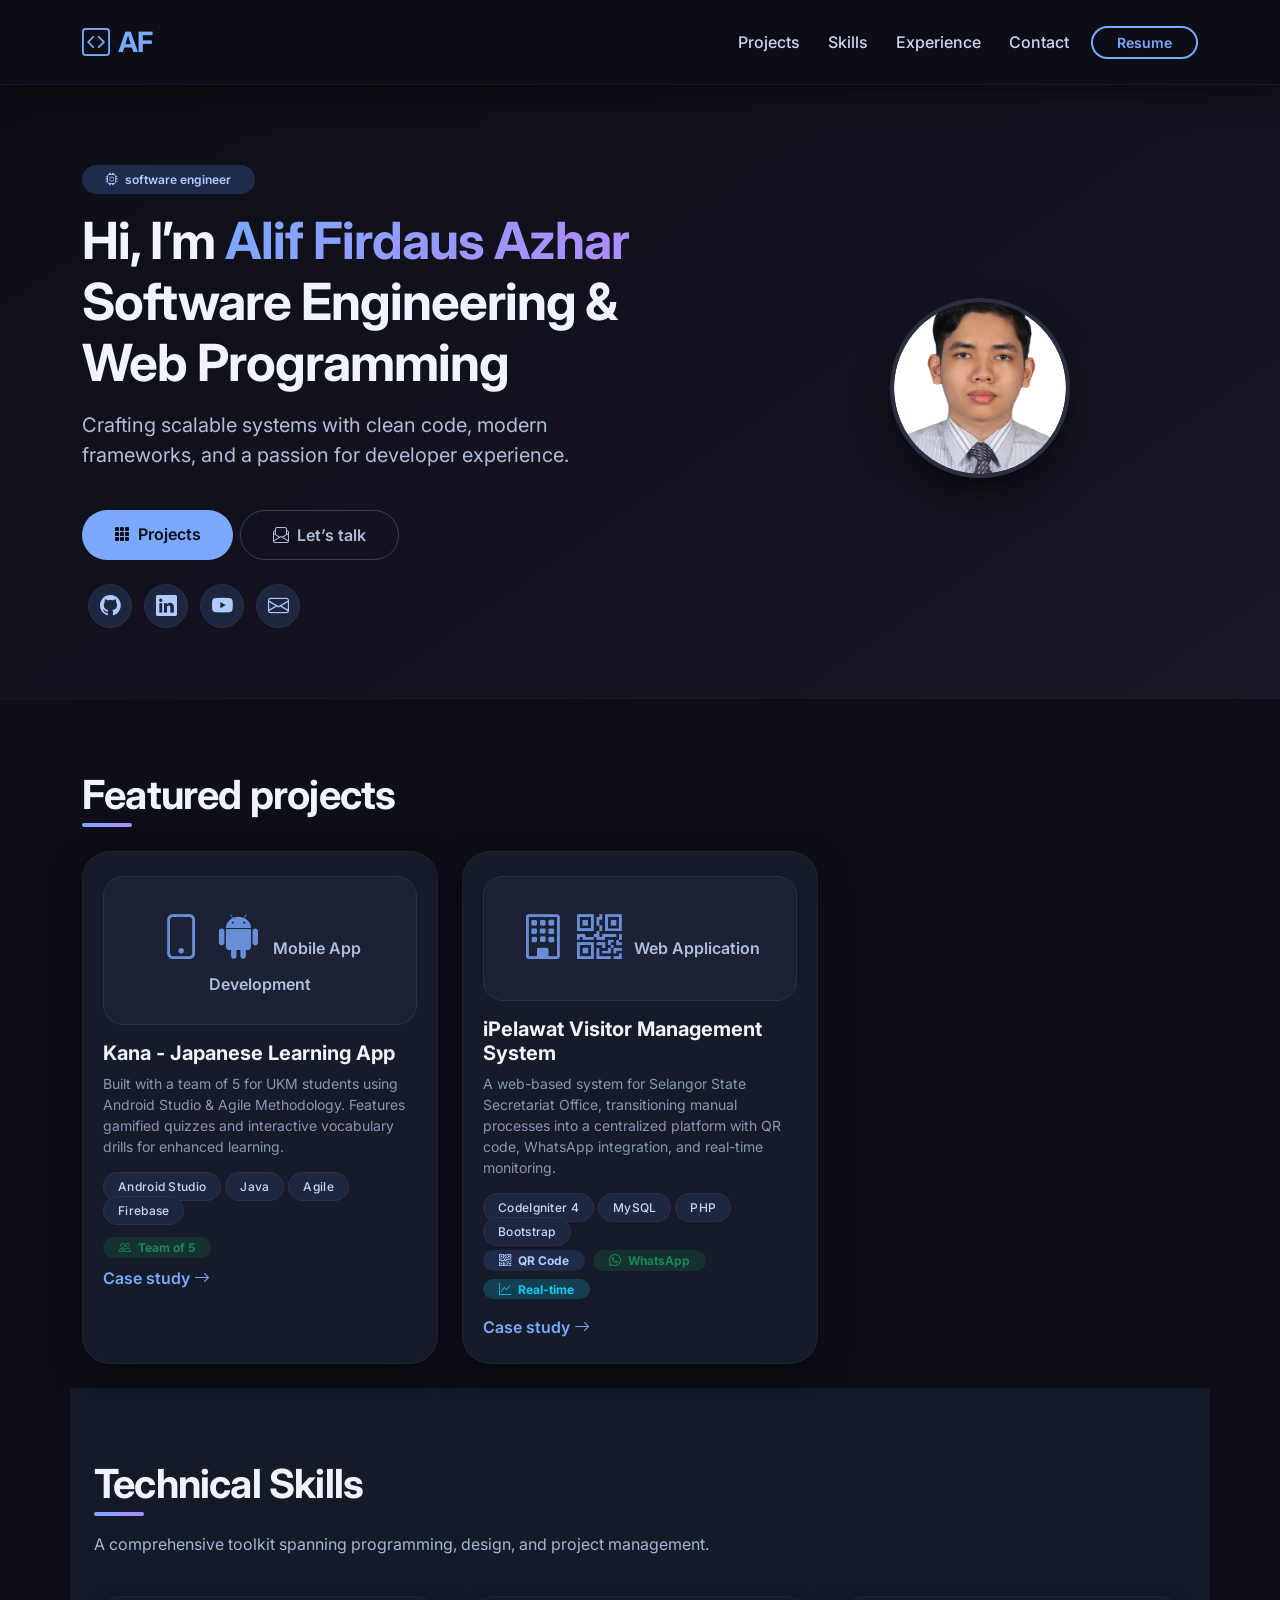
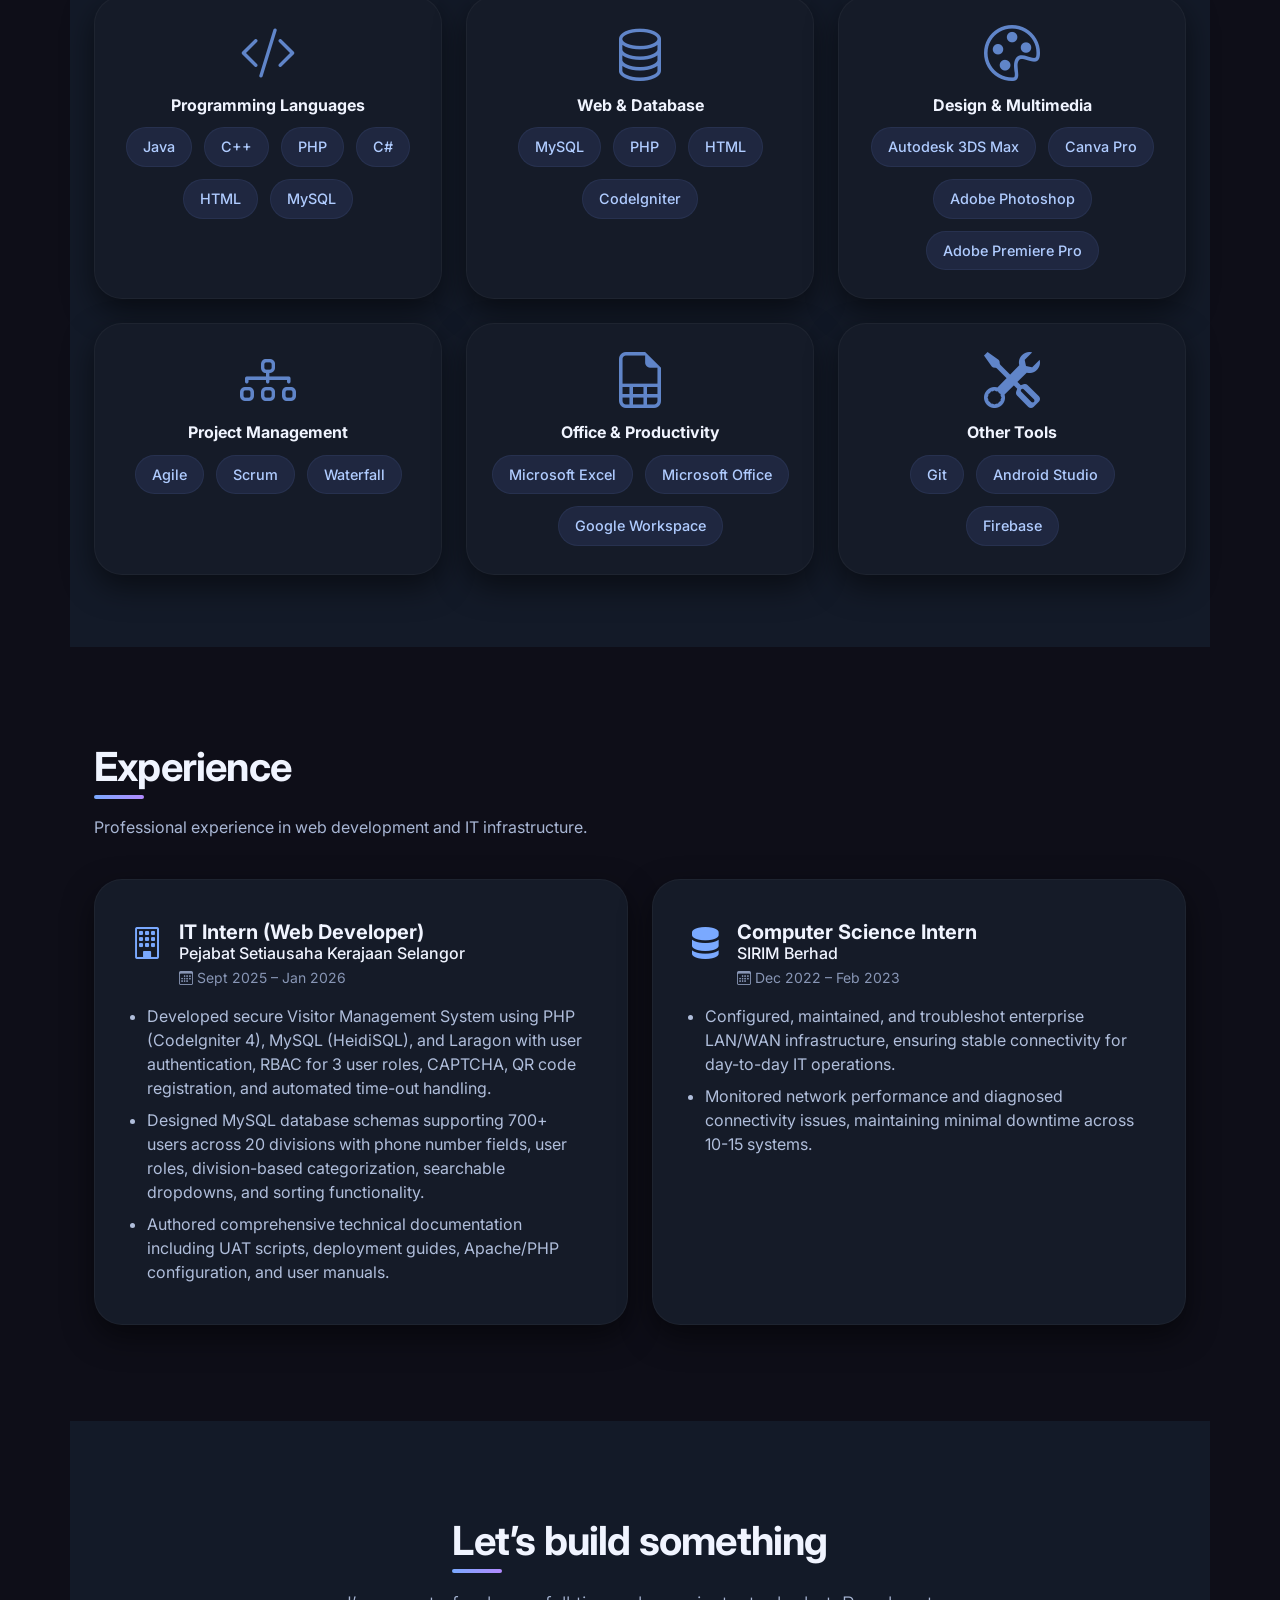
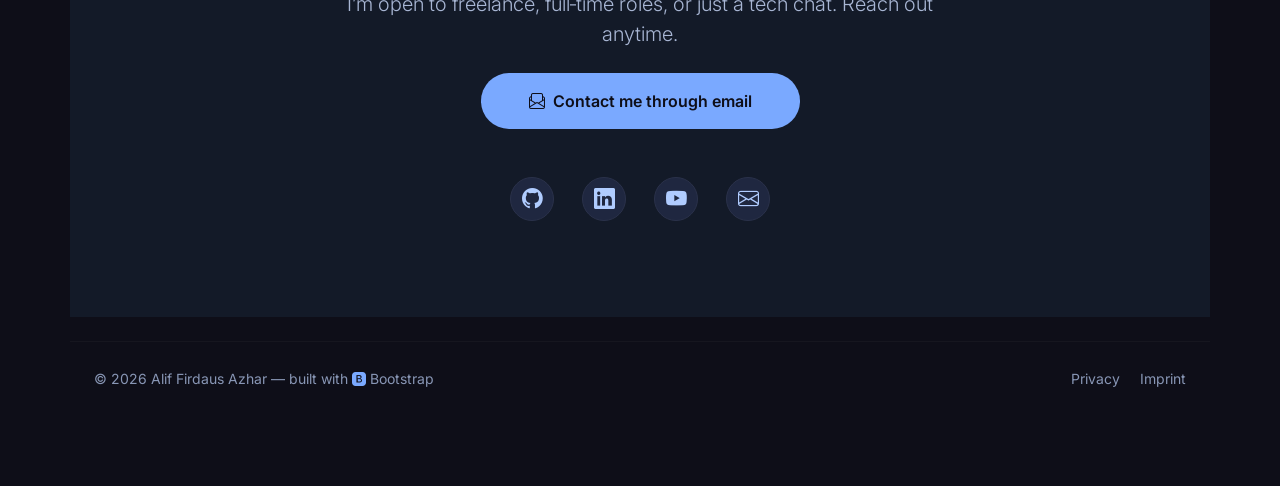
==== index.html @ 8ae5f04e "Add files via upload" ====
<!DOCTYPE html>
<html lang="en">
<head>
  <meta charset="UTF-8">
  <meta name="viewport" content="width=device-width, initial-scale=1.0">
  <title>Alif Firdaus Azhar · Software Engineer</title>
  <!-- Bootstrap 5 + Icons + Google Font -->
  <link href="https://cdn.jsdelivr.net/npm/bootstrap@5.3.0-alpha1/dist/css/bootstrap.min.css" rel="stylesheet">
  <link rel="stylesheet" href="https://cdn.jsdelivr.net/npm/bootstrap-icons@1.11.1/font/bootstrap-icons.css">
  <link rel="preconnect" href="https://fonts.googleapis.com">
  <link rel="preconnect" href="https://fonts.gstatic.com" crossorigin>
  <link href="https://fonts.googleapis.com/css2?family=Inter:opsz,wght@14..32,300;14..32,400;14..32,600;14..32,700&display=swap" rel="stylesheet">
  <style>
    /* ----- DARK THEME OVERRIDES ----- */
    * {
      margin: 0;
      padding: 0;
      box-sizing: border-box;
    }
    body {
      font-family: 'Inter', sans-serif;
      background: #0e0e18;
      color: #e8edf5;
      scroll-behavior: smooth;
    }
    /* navbar — dark glass */
    .navbar {
      background: rgba(14, 14, 24, 0.85);
      backdrop-filter: blur(14px);
      border-bottom: 1px solid rgba(255, 255, 255, 0.05);
      box-shadow: 0 8px 30px rgba(0,0,0,0.6);
    }
    .navbar-brand {
      font-weight: 700;
      letter-spacing: -0.3px;
      color: #7aa9ff !important;
    }
    .nav-link {
      font-weight: 500;
      color: #ccd6f0 !important;
      transition: 0.2s;
      margin: 0 6px;
    }
    .nav-link:hover {
      color: #7aa9ff !important;
    }
    .btn-outline-primary {
      border-width: 2px;
      font-weight: 600;
      color: #7aa9ff;
      border-color: #7aa9ff;
    }
    .btn-outline-primary:hover {
      background: #7aa9ff;
      color: #0e0e18;
      border-color: #7aa9ff;
    }
    /* hero */
    .hero {
      padding: 80px 0 70px;
      background: linear-gradient(145deg, #0e0e18 0%, #181826 100%);
      border-bottom: 1px solid rgba(255,255,255,0.03);
    }
    .hero h1 {
      font-weight: 700;
      font-size: 3.2rem;
      letter-spacing: -0.02em;
      line-height: 1.2;
      color: #f0f4ff;
    }
    .hero .highlight {
      background: linear-gradient(135deg, #7aa9ff, #b28aff);
      -webkit-background-clip: text;
      -webkit-text-fill-color: transparent;
      background-clip: text;
    }
    .hero .lead {
      color: #b0bedb;
      max-width: 540px;
      font-weight: 400;
    }
    .hero .btn-group .btn {
      border-radius: 40px;
      padding: 12px 32px;
      font-weight: 600;
    }
    .btn-primary {
      background: #7aa9ff;
      border: none;
      color: #0e0e18;
      font-weight: 600;
    }
    .btn-primary:hover {
      background: #9bbdff;
      color: #0e0e18;
    }
    .btn-outline-secondary {
      color: #b0bedb;
      border-color: #3a4055;
    }
    .btn-outline-secondary:hover {
      background: #2a2f42;
      color: #f0f4ff;
      border-color: #5a6480;
    }
    .hero-avatar {
      width: 180px;
      height: 180px;
      background: linear-gradient(145deg, #1f2438, #131724);
      border-radius: 50%;
      display: flex;
      align-items: center;
      justify-content: center;
      box-shadow: 0 20px 40px -8px rgba(0,0,0,0.8);
      border: 4px solid #2a2f42;
    }
    .hero-avatar i {
      font-size: 5.5rem;
      color: #7aa9ff;
    }
    /* section titles */
    .section-title {
      font-weight: 700;
      letter-spacing: -0.02em;
      position: relative;
      display: inline-block;
      color: #f0f4ff;
    }
    .section-title:after {
      content: '';
      position: absolute;
      bottom: -8px;
      left: 0;
      width: 50px;
      height: 4px;
      background: linear-gradient(90deg, #7aa9ff, #b28aff);
      border-radius: 10px;
    }
    .text-secondary {
      color: #a8b6d4 !important;
    }
    /* cards – dark */
    .card {
      border: 1px solid rgba(255,255,255,0.04);
      background: #151b28;
      border-radius: 28px;
      transition: 0.25s ease;
      box-shadow: 0 12px 30px rgba(0,0,0,0.5);
      padding: 24px 20px;
      height: 100%;
      color: #e8edf5;
    }
    .card:hover {
      transform: translateY(-5px);
      box-shadow: 0 24px 48px -12px rgba(0,0,0,0.8);
      border-color: rgba(122, 169, 255, 0.15);
    }
    .card h5, .card h6 {
      color: #f0f4ff;
    }
    .card .text-secondary {
      color: #b0bedb !important;
    }
    .skill-tag {
      background: #1f2740;
      color: #b0ccff;
      padding: 8px 16px;
      border-radius: 40px;
      font-weight: 500;
      font-size: 0.9rem;
      display: inline-block;
      margin: 4px 4px;
      border: 1px solid rgba(122, 169, 255, 0.08);
    }
    .project-img-placeholder {
      background: #1b2235;
      border-radius: 20px;
      padding: 28px 10px;
      text-align: center;
      color: #b0bedb;
      margin-bottom: 16px;
      border: 1px solid #2a314a;
    }
    .project-img-placeholder i {
      font-size: 2.8rem;
      color: #7aa9ff;
      opacity: 0.8;
    }
    .badge-tech {
      background: #1f2740;
      color: #c8d6f5;
      font-weight: 500;
      padding: 6px 14px;
      border-radius: 30px;
      font-size: 0.75rem;
      letter-spacing: 0.3px;
      border: 1px solid #2a314a;
    }
    .social-icon {
      display: inline-flex;
      align-items: center;
      justify-content: center;
      width: 44px;
      height: 44px;
      border-radius: 50%;
      background: #1f2740;
      color: #b0ccff;
      transition: 0.2s;
      font-size: 1.3rem;
      text-decoration: none;
      margin: 0 6px;
      border: 1px solid #2a314a;
    }
    .social-icon:hover {
      background: #7aa9ff;
      color: #0e0e18;
      transform: scale(1.02);
      border-color: #7aa9ff;
    }
    .bg-light {
      background: #111824 !important;
    }
    .bg-primary {
      background: #1a2238 !important;
    }
    .bg-opacity-25 {
      --bs-bg-opacity: 0.5;
    }
    .bg-opacity-10 {
      --bs-bg-opacity: 0.2;
    }
    .bg-primary.bg-opacity-10 {
      background: rgba(122, 169, 255, 0.08) !important;
    }
    .badge.bg-primary {
      background: #1f2b4a !important;
      color: #b0ccff !important;
    }
    footer {
      border-top: 1px solid rgba(255,255,255,0.03);
      background: #0e0e18;
    }
    .experience-item {
      border-left: 3px solid #7aa9ff;
      padding-left: 20px;
      margin-bottom: 28px;
    }
    .experience-item h6 {
      font-weight: 700;
      color: #f0f4ff;
    }
    .experience-item .company {
      color: #7aa9ff;
      font-weight: 600;
    }
    .experience-item p {
      color: #b0bedb;
    }
    .text-primary {
      color: #7aa9ff !important;
    }
    .text-primary-opacity {
      color: #b0ccff;
    }
    .btn-primary {
      background: #7aa9ff;
      border: none;
      color: #0e0e18;
    }
    .btn-primary:hover {
      background: #9bbdff;
      color: #0e0e18;
    }
    .btn-outline-primary {
      color: #7aa9ff;
      border-color: #7aa9ff;
    }
    .btn-outline-primary:hover {
      background: #7aa9ff;
      color: #0e0e18;
    }
    .bg-opacity-5 {
      --bs-bg-opacity: 0.08;
    }
    .bg-primary.bg-opacity-5 {
      background: rgba(122, 169, 255, 0.04) !important;
    }
    .text-secondary.small {
      color: #8896b5 !important;
    }
    .text-secondary a {
      color: #7aa9ff !important;
    }
    /* responsive */
    @media (max-width: 768px) {
      .hero h1 {
        font-size: 2.4rem;
      }
      .hero-avatar {
        width: 140px;
        height: 140px;
        margin: 0 auto 20px;
      }
    }
  </style>
</head>
<body>

  <!-- NAVBAR -->
  <nav class="navbar navbar-expand-lg sticky-top py-3">
    <div class="container">
      <a class="navbar-brand fs-3" href="#"><i class="bi bi-code-square me-2"></i>AF</a>
      <button class="navbar-toggler" type="button" data-bs-toggle="collapse" data-bs-target="#navbarNav" 
              aria-controls="navbarNav" aria-expanded="false" aria-label="Toggle navigation">
        <span class="navbar-toggler-icon"></span>
      </button>
      <div class="collapse navbar-collapse" id="navbarNav">
        <ul class="navbar-nav ms-auto align-items-lg-center">
          <li class="nav-item"><a class="nav-link" href="#work">Projects</a></li>
          <li class="nav-item"><a class="nav-link" href="#skills">Skills</a></li>
          <li class="nav-item"><a class="nav-link" href="#experience">Experience</a></li>
          <li class="nav-item"><a class="nav-link" href="#contact">Contact</a></li>
          <li class="nav-item ms-lg-2">
<a class="btn btn-outline-primary btn-sm rounded-pill px-4" href="docs/Alif_resume.pdf" target="_blank">Resume</a>          </li>
        </ul>
      </div>
    </div>
  </nav>

  <!-- HERO -->
  <section class="hero">
    <div class="container">
      <div class="row align-items-center g-5">
        <div class="col-lg-7">
          <span class="badge bg-primary bg-opacity-10 text-primary rounded-pill px-4 py-2 mb-3 fw-semibold" style="color:#b0ccff !important;">
            <i class="bi bi-cpu me-1"></i> software engineer
          </span>
          <h1 class="display-4 fw-bold">Hi, I’m <span class="highlight">Alif Firdaus Azhar</span><br>Software Engineering & Web Programming</h1>
          <p class="lead fs-5 mt-3" style="color:#b0bedb;">Crafting scalable systems with clean code, modern frameworks, and a passion for developer experience.</p>
          <div class="btn-group mt-4 flex-wrap gap-2">
            <a href="#work" class="btn btn-primary rounded-pill"><i class="bi bi-grid-3x3-gap-fill me-1"></i> Projects</a>
            <a href="#contact" class="btn btn-outline-secondary rounded-pill"><i class="bi bi-envelope-paper me-1"></i> Let’s talk</a>
          </div>
          <!-- social -->
          <div class="mt-4 d-flex">
            <a href="https://github.com/AlifF217" class="social-icon"><i class="bi bi-github"></i></a>
            <a href="https://www.linkedin.com/in/alif-firdaus-bin-azhar-5aa16423a/" class="social-icon"><i class="bi bi-linkedin"></i></a>
            <a href="https://www.youtube.com/@aliffirdausbinazhar2928" class="social-icon"><i class="bi bi-youtube"></i></a>
<a href="mailto:aliffirdausazhar217@gmail.com" class="social-icon"><i class="bi bi-envelope"></i></a>
          </div>
        </div>
        <div class="col-lg-5 text-center">
   <div class="hero-avatar mx-auto" style="overflow: hidden; padding: 0;">
  <img src="resource/img1_whitebg.jpg" alt="Alif Firdaus" style="width: 100%; height: 100%; object-fit: cover; border-radius: 50%;">
</div>
          <div class="mt-3 d-flex justify-content-center gap-3 flex-wrap">
            <!--<span class="badge-tech"><i class="bi bi-gear me-1"></i> 6+ years</span>
            <span class="badge-tech"><i class="bi bi-check-circle me-1"></i> 20+ shipped</span>
            <span class="badge-tech"><i class="bi bi-cloud me-1"></i> AWS certified</span>--->
          </div>
        </div>
      </div>
    </div>
  </section>

  <!-- WORK / PROJECTS -->
  <section id="work" class="py-5" style="background:#0e0e18;">
    <div class="container py-4">
      <div class="row mb-4">
        <div class="col-12">
          <h2 class="section-title fs-1">Featured projects</h2>
          <!--<p class="text-secondary mt-3">Real-world solutions built with React, Node, Go, and cloud-native tools.</p>-->
        </div>
      </div>
      <div class="row g-4">
<!-- project 1 -->
<div class="col-md-6 col-lg-4">
  <div class="card">
    <div class="project-img-placeholder">
      <i class="bi bi-phone"></i> 
      <i class="bi bi-android2 ms-2"></i>
      <span class="ms-2 fw-semibold">Mobile App Development</span>
    </div>
    <h5 class="fw-bold">Kana - Japanese Learning App</h5>
    <p class="text-secondary small">Built with a team of 5 for UKM students using Android Studio & Agile Methodology. Features gamified quizzes and interactive vocabulary drills for enhanced learning.</p>
    <div>
      <span class="badge-tech">Android Studio</span>
      <span class="badge-tech">Java</span>
      <span class="badge-tech">Agile</span>
      <span class="badge-tech">Firebase</span>
    </div>
    <div class="mt-3 d-flex flex-wrap gap-2">

      <span class="badge bg-success bg-opacity-10 text-success rounded-pill px-3 py-1">
        <i class="bi bi-people me-1"></i> Team of 5
      </span>
    </div>
    <div class="mt-2">
      <a href="#" class="text-decoration-none fw-semibold text-primary">Case study <i class="bi bi-arrow-right"></i></a>
    </div>
  </div>
</div>
       <!-- project 2 - iPelawat Visitor Management System -->
<div class="col-md-6 col-lg-4">
  <div class="card">
    <div class="project-img-placeholder">
      <i class="bi bi-building"></i> 
      <i class="bi bi-qr-code ms-2"></i>
      <span class="ms-2 fw-semibold">Web Application</span>
    </div>
    <h5 class="fw-bold">iPelawat Visitor Management System</h5>
    <p class="text-secondary small">A web-based system for Selangor State Secretariat Office, transitioning manual processes into a centralized platform with QR code, WhatsApp integration, and real-time monitoring.</p>
    <div>
      <span class="badge-tech">CodeIgniter 4</span>
      <span class="badge-tech">MySQL</span>
      <span class="badge-tech">PHP</span>
      <span class="badge-tech">Bootstrap</span>
    </div>
    <div class="mt-2 d-flex flex-wrap gap-2">
      <span class="badge bg-primary bg-opacity-10 text-primary rounded-pill px-3 py-1">
        <i class="bi bi-qr-code me-1"></i> QR Code
      </span>
      <span class="badge bg-success bg-opacity-10 text-success rounded-pill px-3 py-1">
        <i class="bi bi-whatsapp me-1"></i> WhatsApp
      </span>
      <span class="badge bg-info bg-opacity-10 text-info rounded-pill px-3 py-1">
        <i class="bi bi-graph-up me-1"></i> Real-time
      </span>
    </div>
    <div class="mt-3">
      <a href="#" class="text-decoration-none fw-semibold text-primary">Case study <i class="bi bi-arrow-right"></i></a>
    </div>
  </div>
</div>
       <!-- //project 3
        <div class="col-md-6 col-lg-4">
          <div class="card">
            <div class="project-img-placeholder">
              <i class="bi bi-boxes"></i> <span class="ms-2 fw-semibold">Microservices</span>
            </div>
            <h5 class="fw-bold">Orchestra</h5>
            <p class="text-secondary small">Kubernetes-native service mesh with observability, circuit breakers, and gRPC.</p>
            <div>
              <span class="badge-tech">K8s</span>
              <span class="badge-tech">gRPC</span>
              <span class="badge-tech">Istio</span>
            </div>
            <div class="mt-3">
              <a href="#" class="text-decoration-none fw-semibold text-primary">Source <i class="bi bi-arrow-right"></i></a>
            </div>
          </div>
        </div>
      </div>
    </div>
  </section>
-->
  <!-- SKILLS -->

 <section id="skills" class="py-5" style="background:#131a28;">
  <div class="container py-4">
    <div class="row mb-4">
      <div class="col-12">
        <h2 class="section-title fs-1">Technical Skills</h2>
        <p class="text-secondary mt-3">A comprehensive toolkit spanning programming, design, and project management.</p>
      </div>
    </div>
    <div class="row g-4">
      
      <!-- Programming Languages -->
      <div class="col-md-6 col-lg-4">
        <div class="card text-center h-100">
          <i class="bi bi-code-slash display-4 text-primary opacity-75"></i>
          <h6 class="fw-bold mt-2" style="color:#f0f4ff;">Programming Languages</h6>
          <div class="d-flex flex-wrap justify-content-center gap-1">
            <span class="skill-tag">Java</span>
            <span class="skill-tag">C++</span>
            <span class="skill-tag">PHP</span>
            <span class="skill-tag">C#</span>
            <span class="skill-tag">HTML</span>
            <span class="skill-tag">MySQL</span>
          </div>
        </div>
      </div>
      
      <!-- Web & Database -->
      <div class="col-md-6 col-lg-4">
        <div class="card text-center h-100">
          <i class="bi bi-database display-4 text-primary opacity-75"></i>
          <h6 class="fw-bold mt-2" style="color:#f0f4ff;">Web & Database</h6>
          <div class="d-flex flex-wrap justify-content-center gap-1">
            <span class="skill-tag">MySQL</span>
            <span class="skill-tag">PHP</span>
            <span class="skill-tag">HTML</span>
            <span class="skill-tag">CodeIgniter</span>
          </div>
        </div>
      </div>
      
      <!-- Design & Multimedia -->
      <div class="col-md-6 col-lg-4">
        <div class="card text-center h-100">
          <i class="bi bi-palette display-4 text-primary opacity-75"></i>
          <h6 class="fw-bold mt-2" style="color:#f0f4ff;">Design & Multimedia</h6>
          <div class="d-flex flex-wrap justify-content-center gap-1">
            <span class="skill-tag">Autodesk 3DS Max</span>
            <span class="skill-tag">Canva Pro</span>
            <span class="skill-tag">Adobe Photoshop</span>
            <span class="skill-tag">Adobe Premiere Pro</span>
          </div>
        </div>
      </div>
      
      <!-- Project Management -->
      <div class="col-md-6 col-lg-4">
        <div class="card text-center h-100">
          <i class="bi bi-diagram-3 display-4 text-primary opacity-75"></i>
          <h6 class="fw-bold mt-2" style="color:#f0f4ff;">Project Management</h6>
          <div class="d-flex flex-wrap justify-content-center gap-1">
            <span class="skill-tag">Agile</span>
            <span class="skill-tag">Scrum</span>
            <span class="skill-tag">Waterfall</span>
          </div>
        </div>
      </div>
      
      <!-- Office Tools -->
      <div class="col-md-6 col-lg-4">
        <div class="card text-center h-100">
          <i class="bi bi-file-earmark-spreadsheet display-4 text-primary opacity-75"></i>
          <h6 class="fw-bold mt-2" style="color:#f0f4ff;">Office & Productivity</h6>
          <div class="d-flex flex-wrap justify-content-center gap-1">
            <span class="skill-tag">Microsoft Excel</span>
            <span class="skill-tag">Microsoft Office</span>
            <span class="skill-tag">Google Workspace</span>
          </div>
        </div>
      </div>
      
      <!-- Additional Skills -->
      <div class="col-md-6 col-lg-4">
        <div class="card text-center h-100">
          <i class="bi bi-tools display-4 text-primary opacity-75"></i>
          <h6 class="fw-bold mt-2" style="color:#f0f4ff;">Other Tools</h6>
          <div class="d-flex flex-wrap justify-content-center gap-1">
            <span class="skill-tag">Git</span>
            <span class="skill-tag">Android Studio</span>
            <span class="skill-tag">Firebase</span>
          </div>
        </div>
      </div>
      
    </div>
  </div>
</section>

<!-- EXPERIENCE - Single Card Per Role -->
<section id="experience" class="py-5" style="background:#0e0e18;">
  <div class="container py-4">
    <div class="row mb-4">
      <div class="col-12">
        <h2 class="section-title fs-1">Experience</h2>
        <p class="text-secondary mt-3">Professional experience in web development and IT infrastructure.</p>
      </div>
    </div>
    <div class="row g-4">
      
      <!-- IT Intern - Selangor State Secretariat -->
      <div class="col-lg-6">
        <div class="card h-100">
          <div class="card-body">
            <div class="d-flex align-items-start mb-3">
              <div class="me-3">
                <i class="bi bi-building text-primary fs-2"></i>
              </div>
              <div>
                <h5 class="fw-bold mb-0" style="color:#f0f4ff;">IT Intern (Web Developer)</h5>
                <h6 class="company mb-1">Pejabat Setiausaha Kerajaan Selangor</h6>
                <div class="text-secondary small"><i class="bi bi-calendar3 me-1"></i>Sept 2025 – Jan 2026</div>
              </div>
            </div>
            <ul class="mb-0 ps-3" style="color: #b0bedb;">
              <li class="mb-2">Developed secure Visitor Management System using PHP (CodeIgniter 4), MySQL (HeidiSQL), and Laragon with user authentication, RBAC for 3 user roles, CAPTCHA, QR code registration, and automated time-out handling.</li>
              <li class="mb-2">Designed MySQL database schemas supporting 700+ users across 20 divisions with phone number fields, user roles, division-based categorization, searchable dropdowns, and sorting functionality.</li>
              <li>Authored comprehensive technical documentation including UAT scripts, deployment guides, Apache/PHP configuration, and user manuals.</li>
            </ul>
          </div>
        </div>
      </div>
      
      <!-- Computer Science Intern - SIRIM Berhad -->
      <div class="col-lg-6">
        <div class="card h-100">
          <div class="card-body">
            <div class="d-flex align-items-start mb-3">
              <div class="me-3">
                <i class="bi bi-server text-primary fs-2"></i>
              </div>
              <div>
                <h5 class="fw-bold mb-0" style="color:#f0f4ff;">Computer Science Intern</h5>
                <h6 class="company mb-1">SIRIM Berhad</h6>
                <div class="text-secondary small"><i class="bi bi-calendar3 me-1"></i>Dec 2022 – Feb 2023</div>
              </div>
            </div>
            <ul class="mb-0 ps-3" style="color: #b0bedb;">
              <li class="mb-2">Configured, maintained, and troubleshot enterprise LAN/WAN infrastructure, ensuring stable connectivity for day-to-day IT operations.</li>
              <li>Monitored network performance and diagnosed connectivity issues, maintaining minimal downtime across 10-15 systems.</li>
            </ul>
          </div>
        </div>
      </div>
      
    </div>
  </div>
</section>
  <!-- CONTACT / CALL TO ACTION -->
  <section id="contact" class="py-5" style="background:#131a28;">
    <div class="container py-5">
      <div class="row justify-content-center text-center">
        <div class="col-lg-7">
          <h2 class="section-title fs-1">Let’s build something</h2>
          <p class="lead text-secondary mt-3">I’m open to freelance, full‑time roles, or just a tech chat. Reach out anytime.</p>
          <div class="d-flex flex-wrap justify-content-center gap-3 mt-4">
            <a href="mailto:aliffirdausazhar217@gmail.com" class="btn btn-primary rounded-pill px-5 py-3 fw-semibold"><i class="bi bi-envelope-paper me-2"></i>Contact me through email</a>
          </div>
          <div class="mt-5 d-flex justify-content-center gap-3">
            <a href="https://github.com/AlifF217" class="social-icon"><i class="bi bi-github"></i></a>
            <a href="https://www.linkedin.com/in/alif-firdaus-bin-azhar-5aa16423a/" class="social-icon"><i class="bi bi-linkedin"></i></a>
            <a href="https://www.youtube.com/@aliffirdausbinazhar2928" class="social-icon"><i class="bi bi-youtube"></i></a>
            <a href="mailto:aliffirdausazhar217@gmail.com" class="social-icon"><i class="bi bi-envelope"></i></a>
          </div>
        </div>
      </div>
    </div>
  </section>

  <!-- FOOTER -->
  <footer class="py-4">
    <div class="container">
      <div class="row align-items-center">
        <div class="col-md-6 text-center text-md-start">
          <span class="text-secondary small">© 2026 Alif Firdaus Azhar — built with <i class="bi bi-bootstrap-fill" style="color:#7aa9ff;"></i> Bootstrap</span>
        </div>
        <div class="col-md-6 text-center text-md-end mt-2 mt-md-0">
          <a href="#" class="text-decoration-none text-secondary small me-3" style="color:#8896b5 !important;">Privacy</a>
          <a href="#" class="text-decoration-none text-secondary small" style="color:#8896b5 !important;">Imprint</a>
        </div>
      </div>
    </div>
  </footer>

  <script src="https://cdn.jsdelivr.net/npm/bootstrap@5.3.0-alpha1/dist/js/bootstrap.bundle.min.js"></script>
</body>
</html>
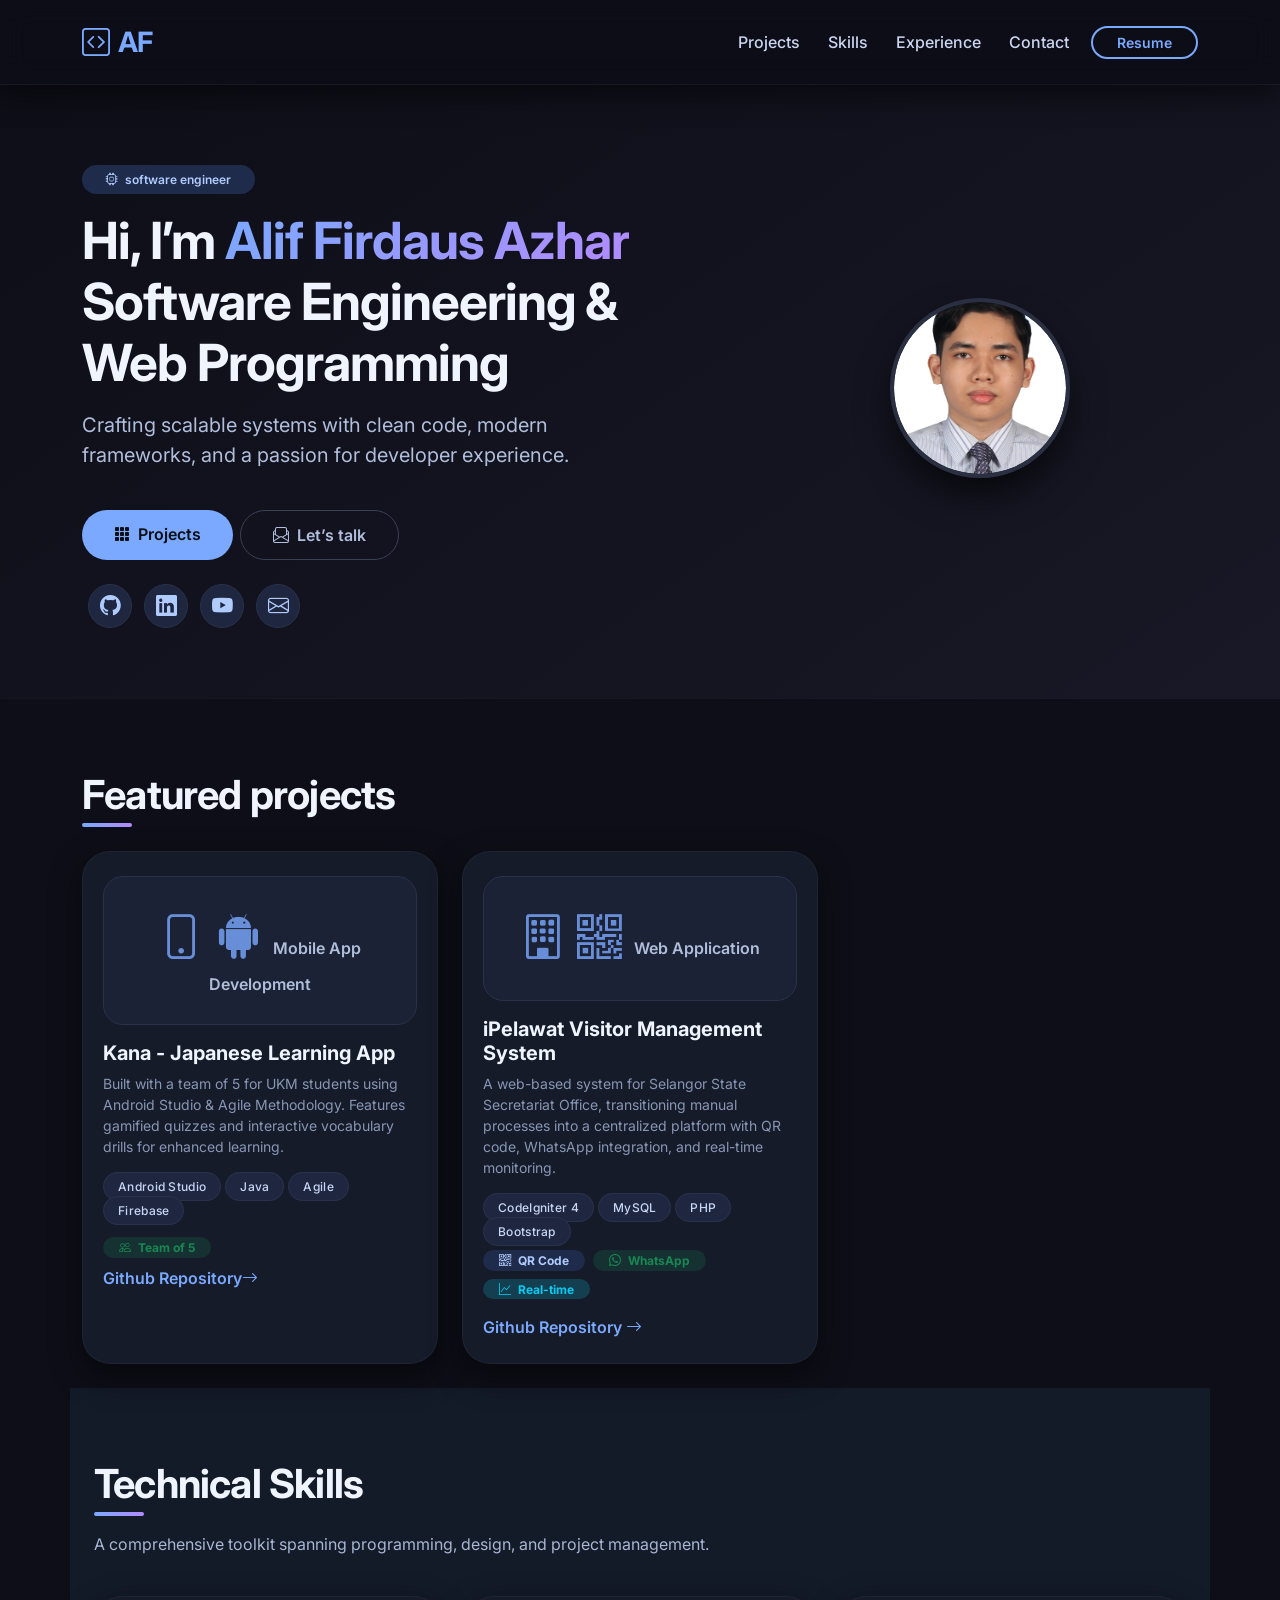
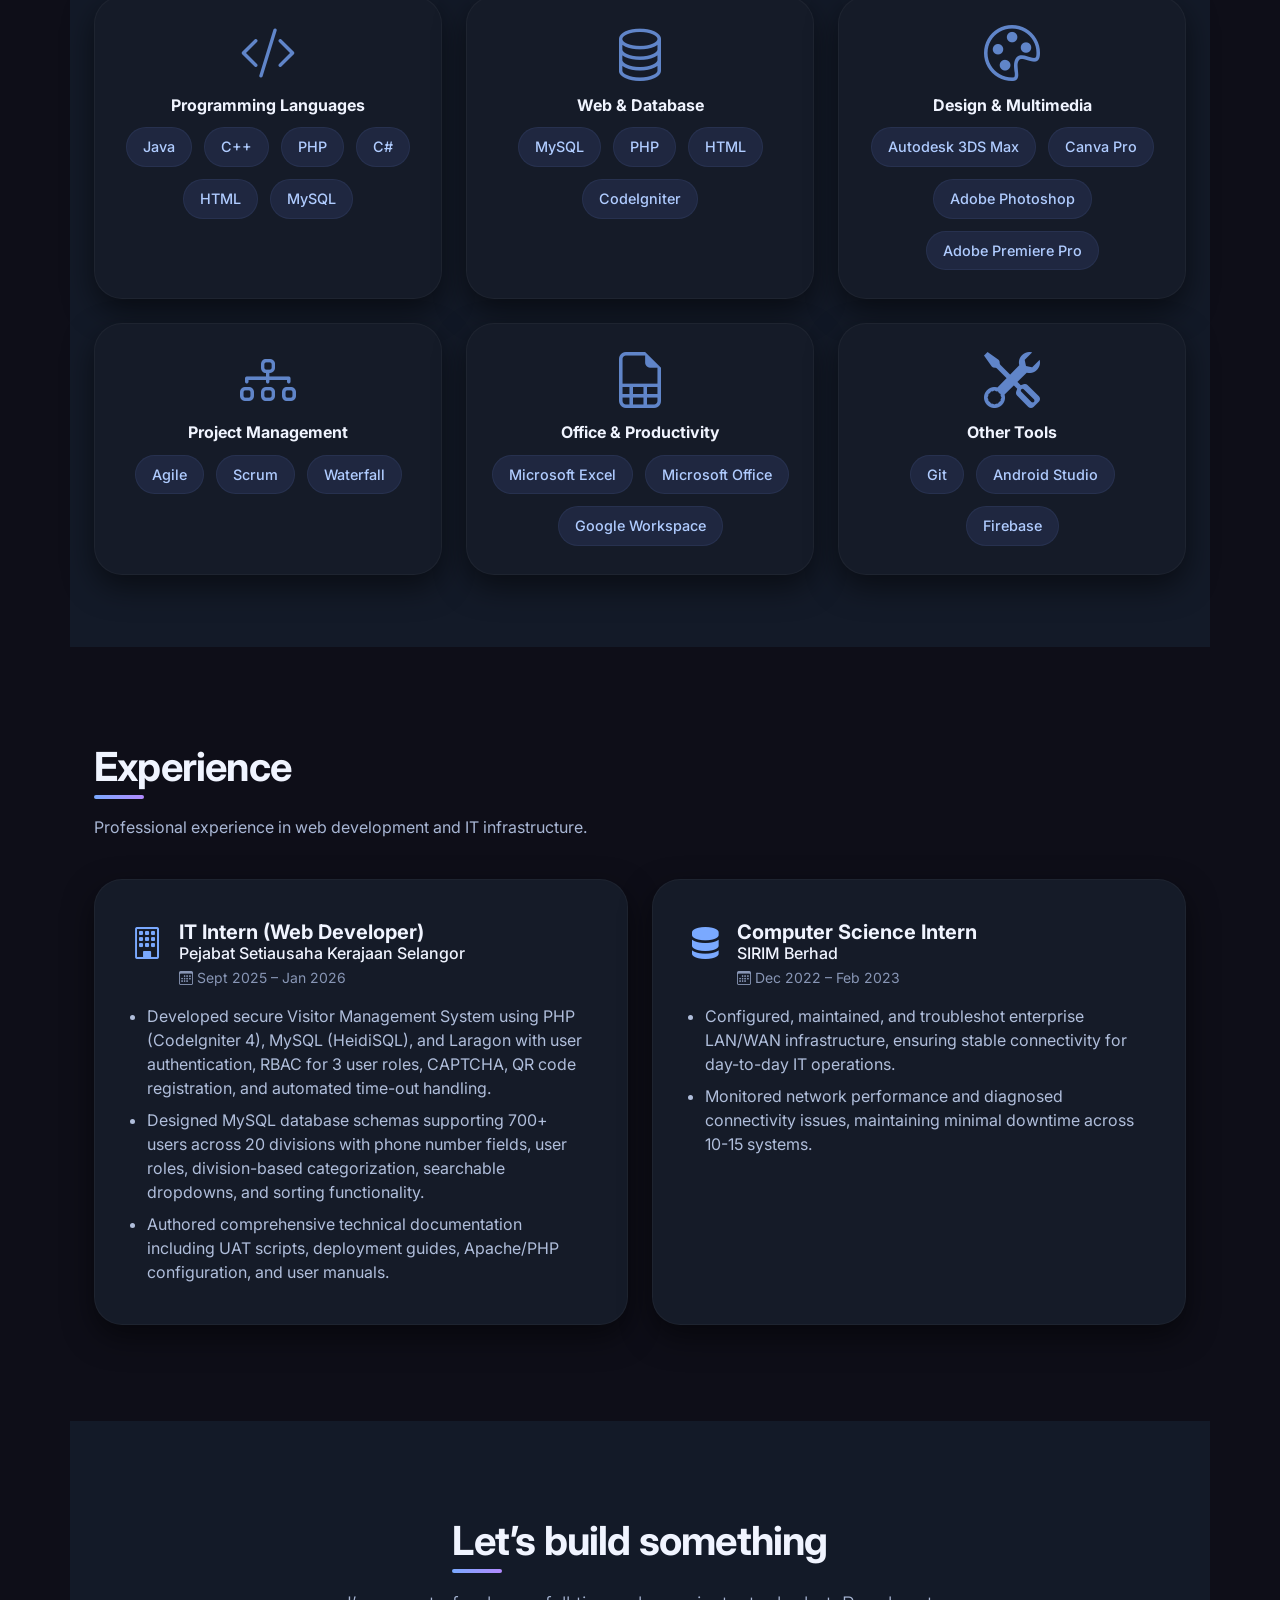
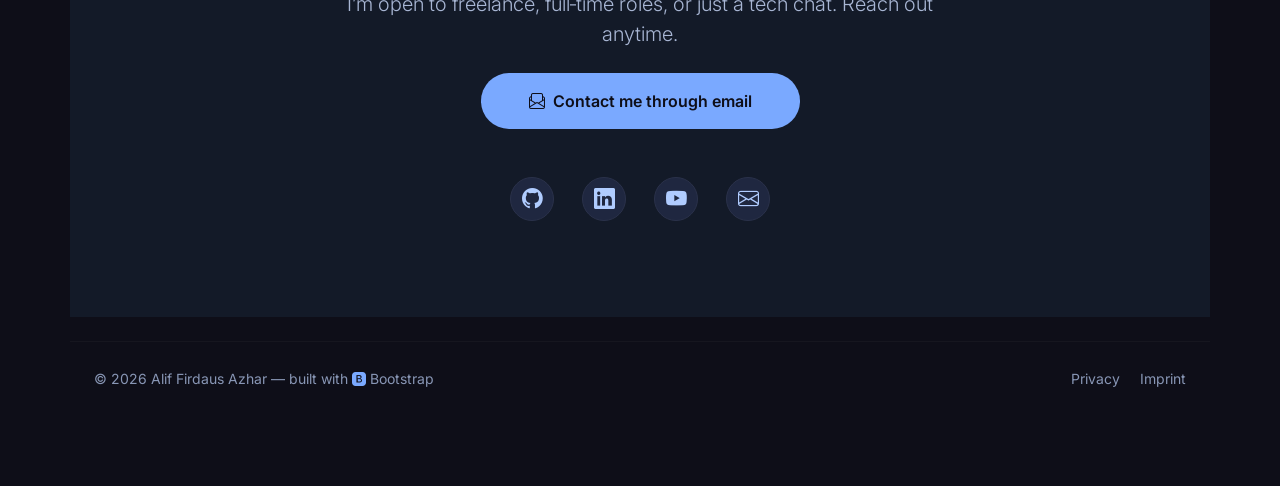
==== commit a5dbb0ad: "Add files via upload" ====
--- a/index.html
+++ b/index.html
@@ -396,7 +396,7 @@
       </span>
     </div>
     <div class="mt-2">
-      <a href="#" class="text-decoration-none fw-semibold text-primary">Case study <i class="bi bi-arrow-right"></i></a>
+      <a href="https://github.com/AlifF217/kana/tree/master" class="text-decoration-none fw-semibold text-primary">Github Repository<i class="bi bi-arrow-right"></i></a>
     </div>
   </div>
 </div>
@@ -428,7 +428,7 @@
       </span>
     </div>
     <div class="mt-3">
-      <a href="#" class="text-decoration-none fw-semibold text-primary">Case study <i class="bi bi-arrow-right"></i></a>
+      <a href="https://github.com/AlifF217/ipelawat" class="text-decoration-none fw-semibold text-primary">Github Repository <i class="bi bi-arrow-right"></i></a>
     </div>
   </div>
 </div>
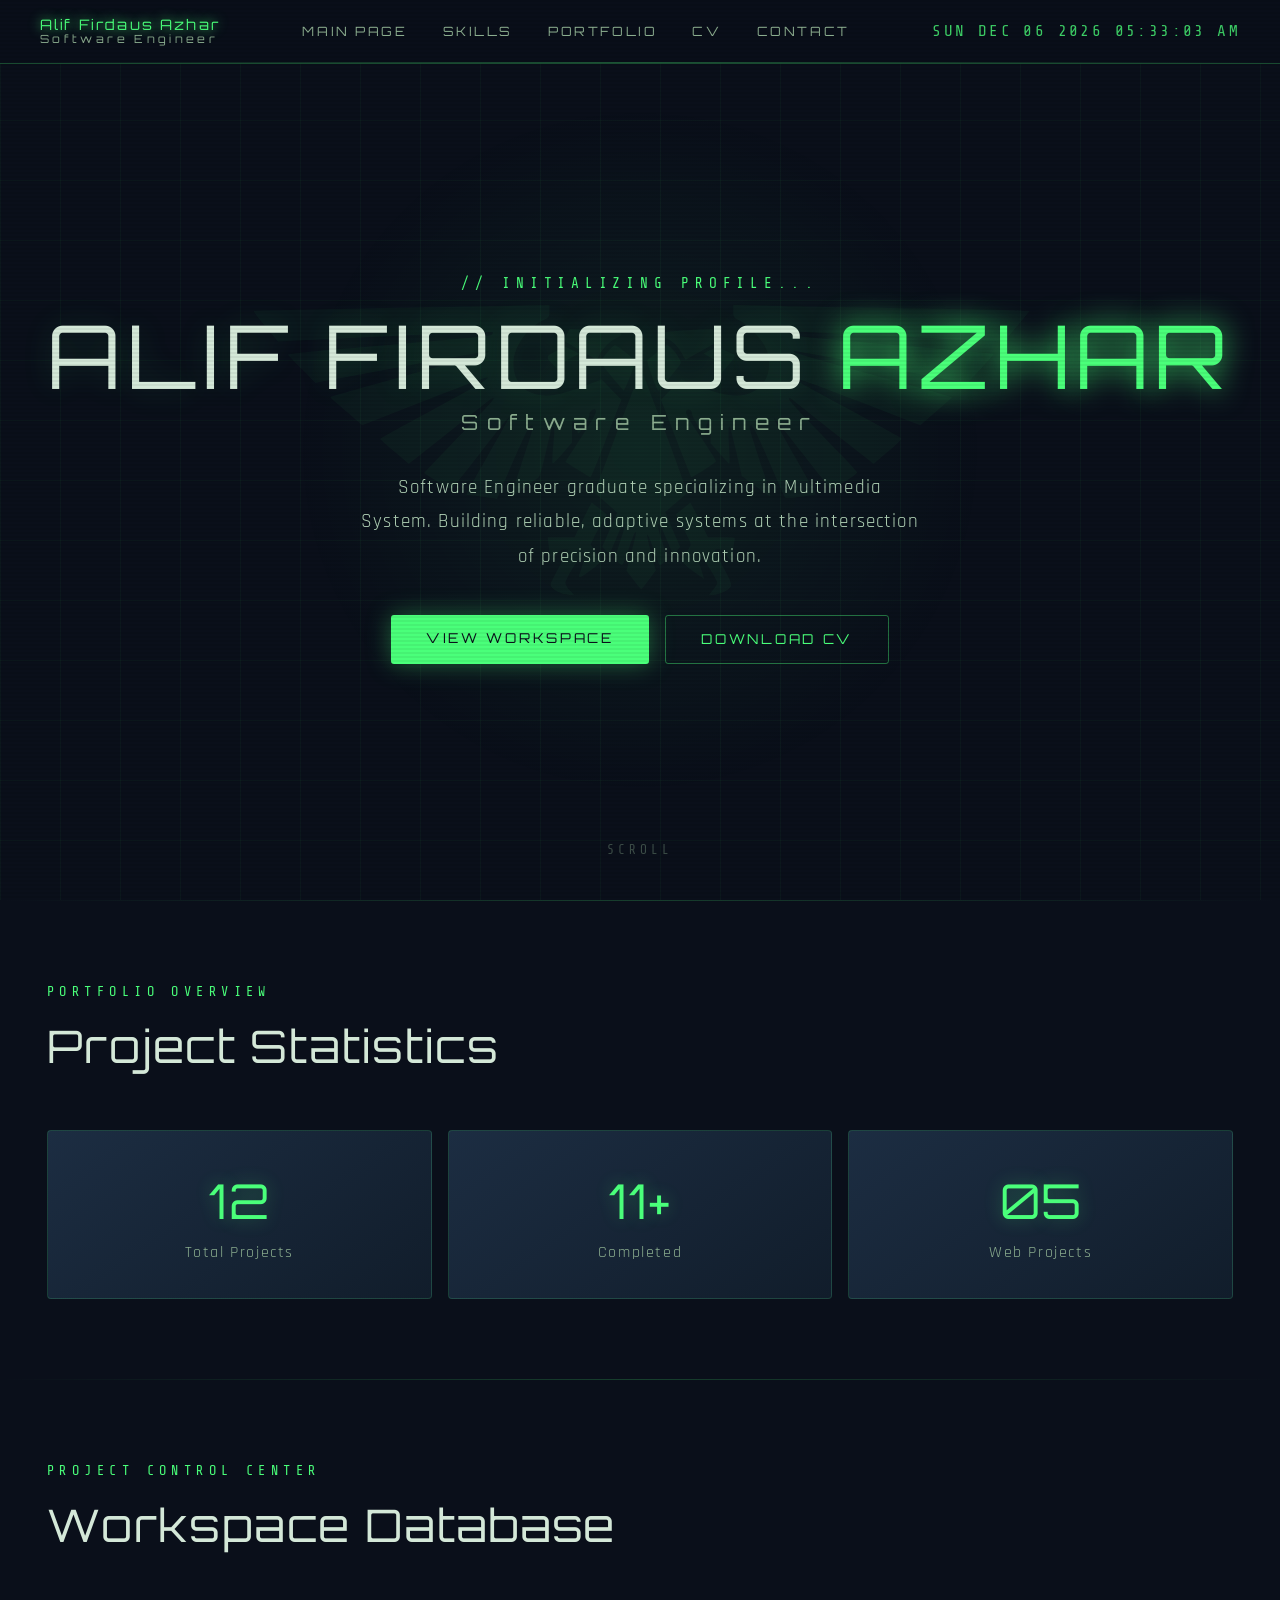
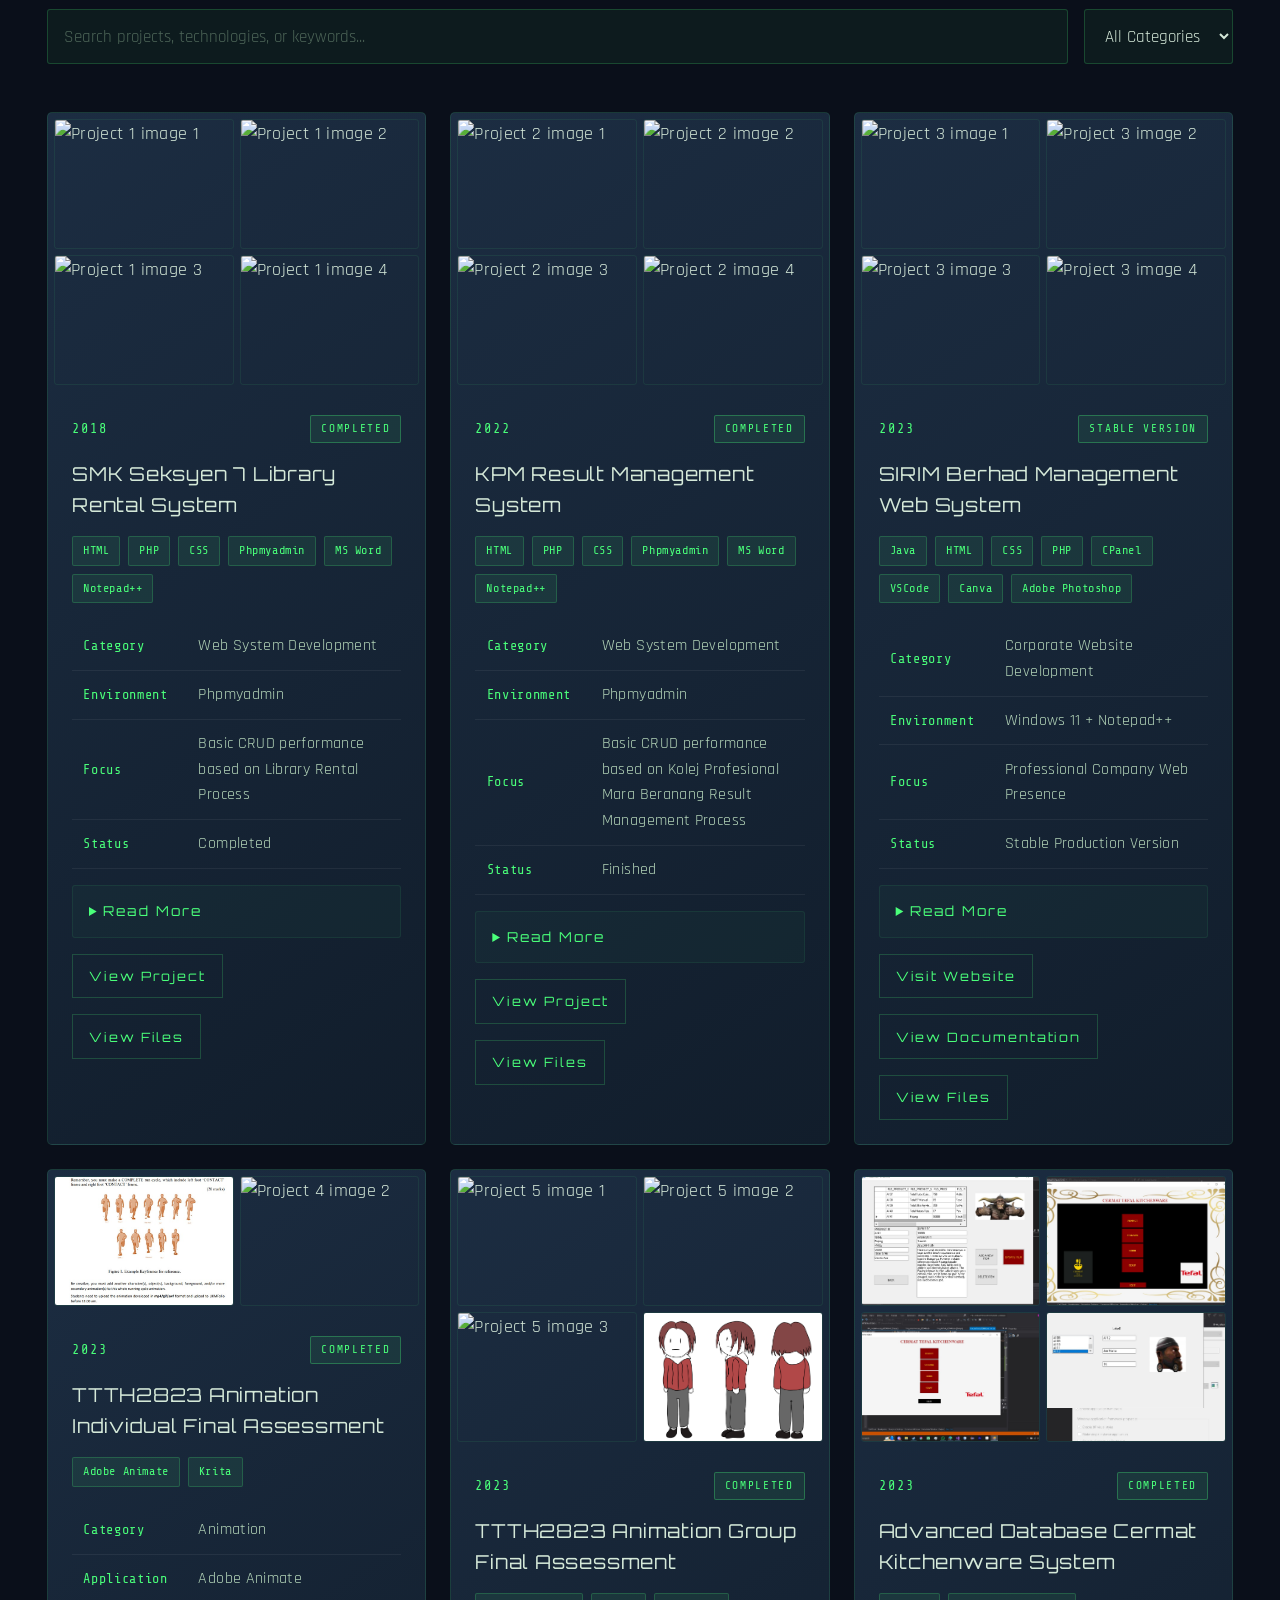
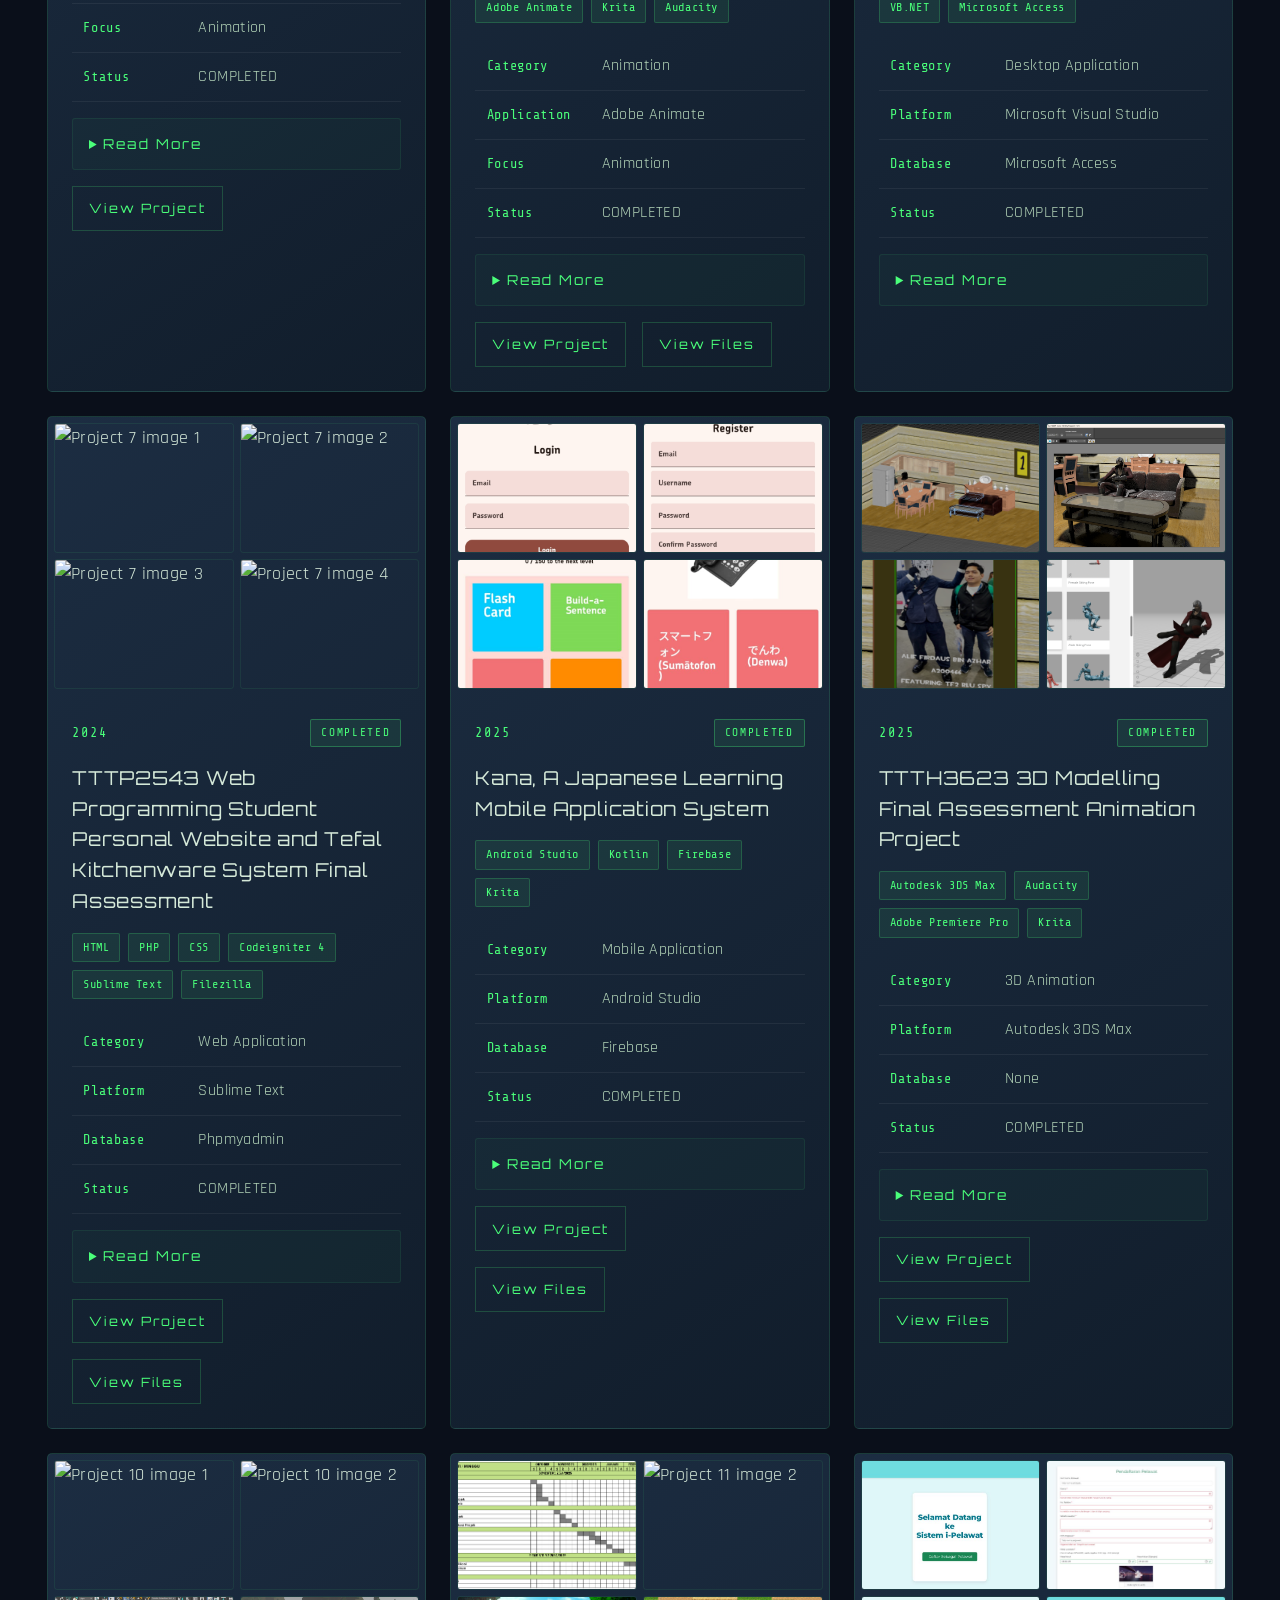
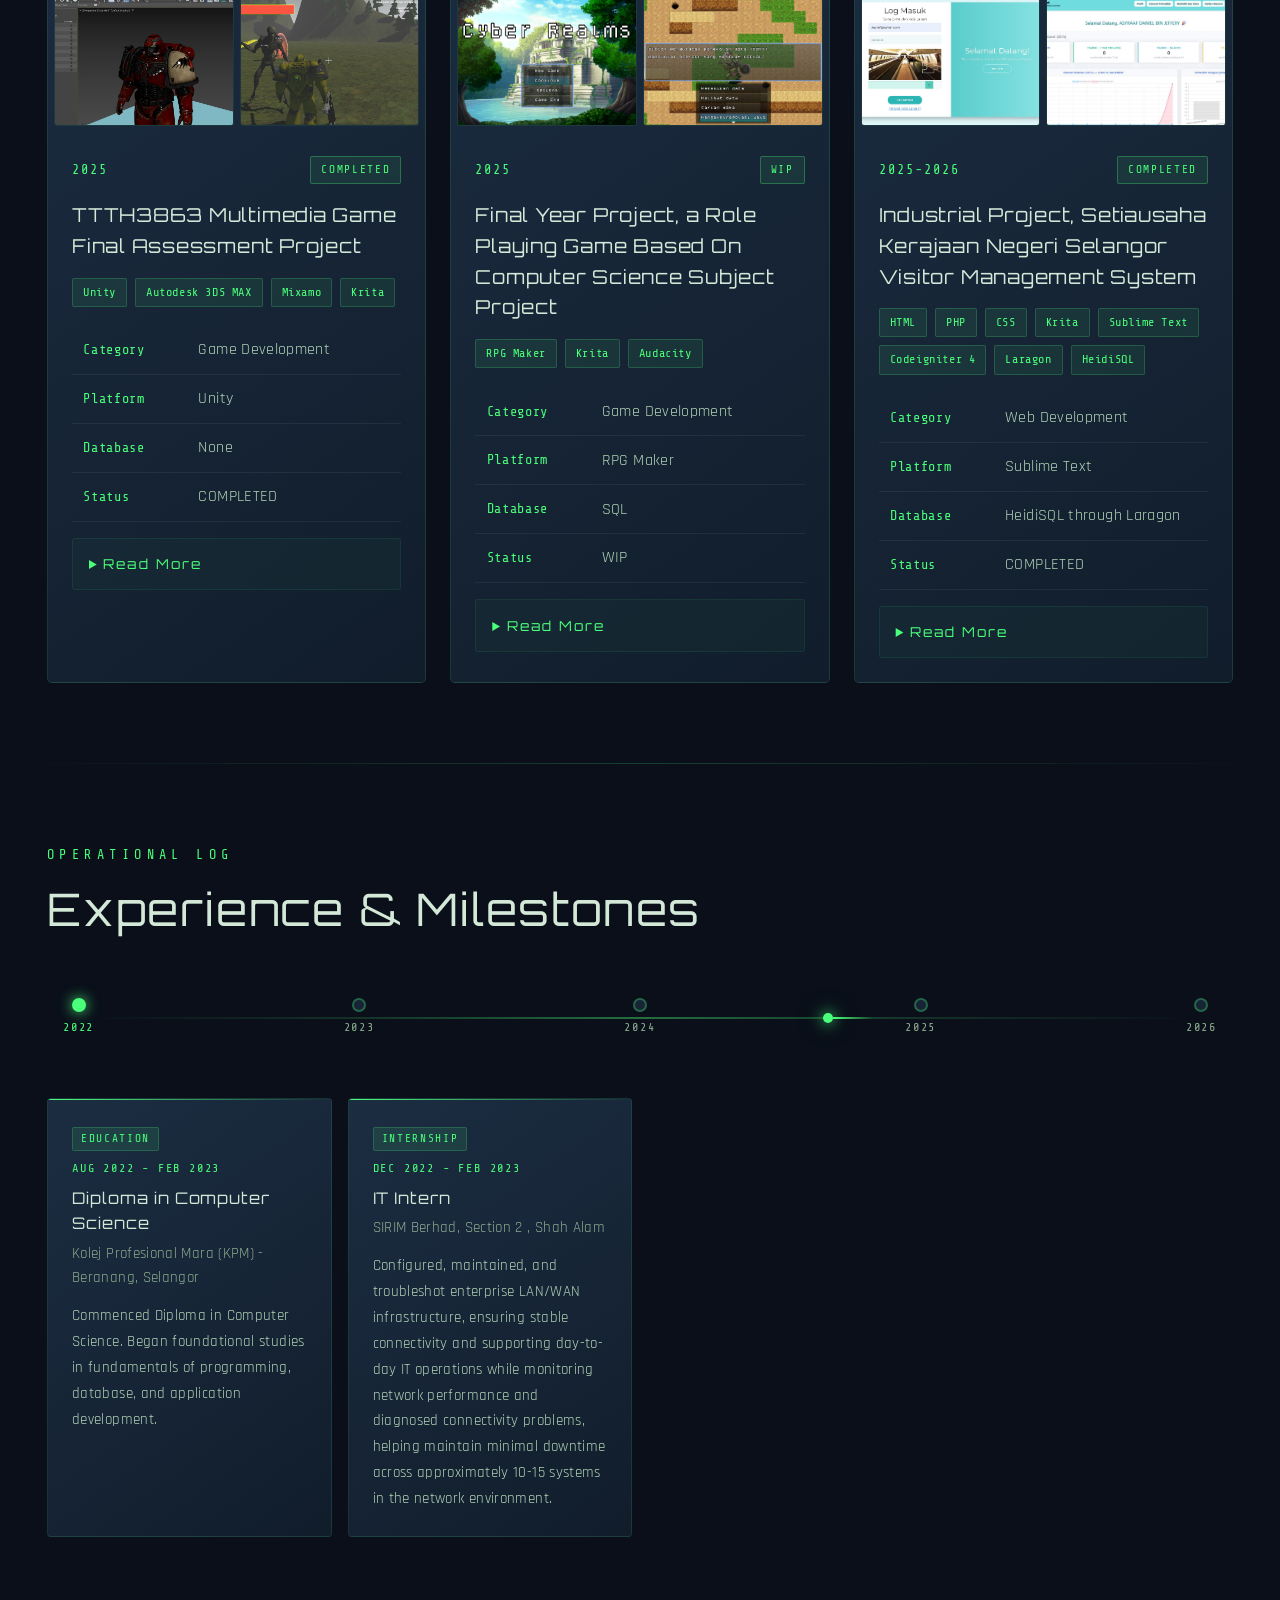
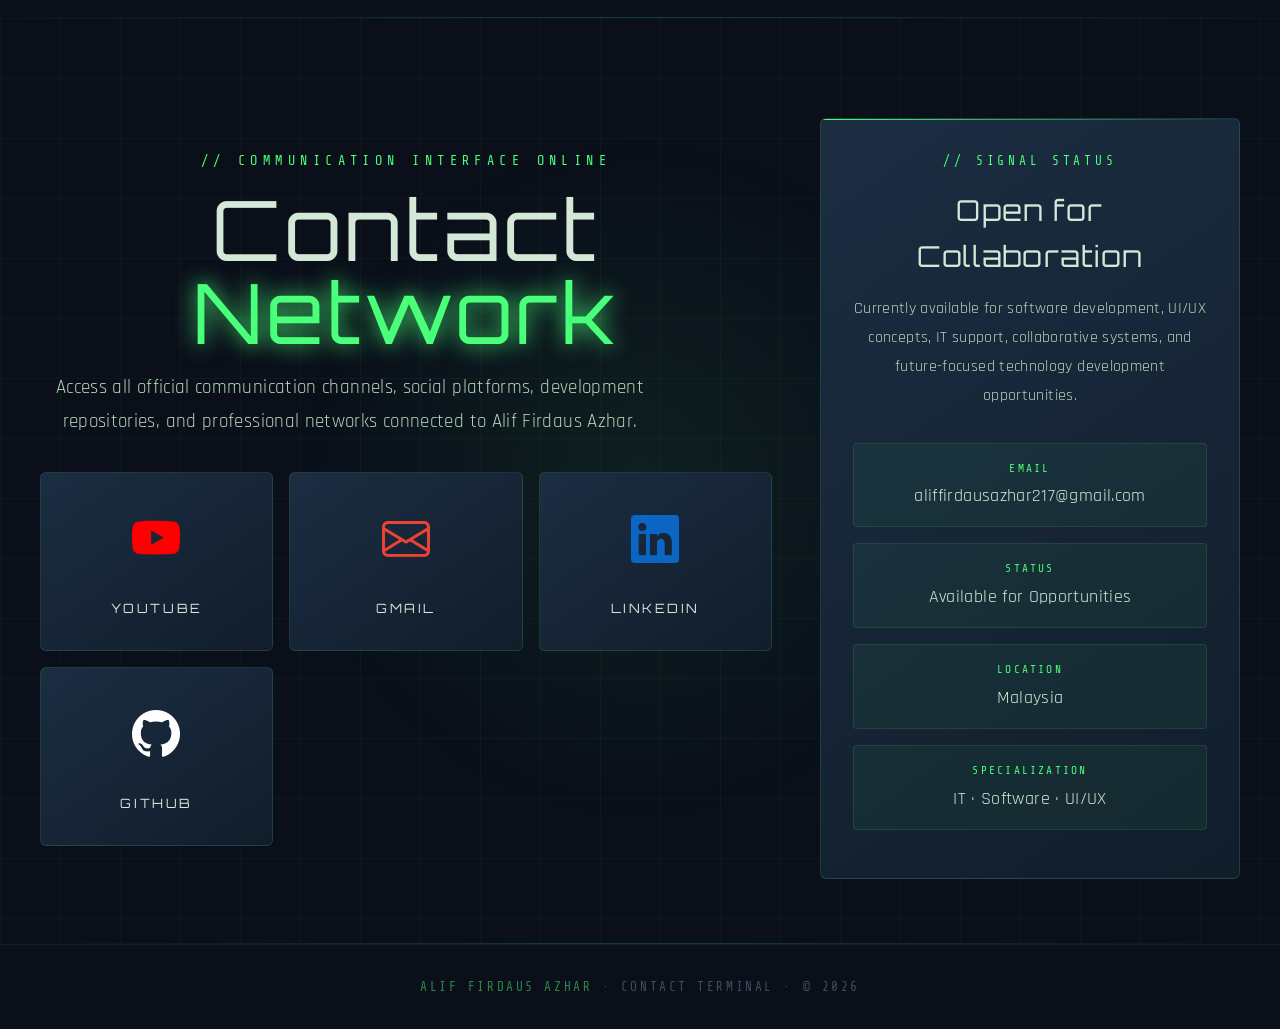
==== commit d9c84047: "Add files via upload" ====
--- a/index.html
+++ b/index.html
@@ -1,653 +1,1457 @@
 <!DOCTYPE html>
 <html lang="en">
 <head>
-  <meta charset="UTF-8">
-  <meta name="viewport" content="width=device-width, initial-scale=1.0">
-  <title>Alif Firdaus Azhar · Software Engineer</title>
-  <!-- Bootstrap 5 + Icons + Google Font -->
-  <link href="https://cdn.jsdelivr.net/npm/bootstrap@5.3.0-alpha1/dist/css/bootstrap.min.css" rel="stylesheet">
-  <link rel="stylesheet" href="https://cdn.jsdelivr.net/npm/bootstrap-icons@1.11.1/font/bootstrap-icons.css">
-  <link rel="preconnect" href="https://fonts.googleapis.com">
-  <link rel="preconnect" href="https://fonts.gstatic.com" crossorigin>
-  <link href="https://fonts.googleapis.com/css2?family=Inter:opsz,wght@14..32,300;14..32,400;14..32,600;14..32,700&display=swap" rel="stylesheet">
-  <style>
-    /* ----- DARK THEME OVERRIDES ----- */
-    * {
-      margin: 0;
-      padding: 0;
-      box-sizing: border-box;
-    }
-    body {
-      font-family: 'Inter', sans-serif;
-      background: #0e0e18;
-      color: #e8edf5;
-      scroll-behavior: smooth;
-    }
-    /* navbar — dark glass */
-    .navbar {
-      background: rgba(14, 14, 24, 0.85);
-      backdrop-filter: blur(14px);
-      border-bottom: 1px solid rgba(255, 255, 255, 0.05);
-      box-shadow: 0 8px 30px rgba(0,0,0,0.6);
-    }
-    .navbar-brand {
-      font-weight: 700;
-      letter-spacing: -0.3px;
-      color: #7aa9ff !important;
-    }
-    .nav-link {
-      font-weight: 500;
-      color: #ccd6f0 !important;
-      transition: 0.2s;
-      margin: 0 6px;
-    }
-    .nav-link:hover {
-      color: #7aa9ff !important;
-    }
-    .btn-outline-primary {
-      border-width: 2px;
-      font-weight: 600;
-      color: #7aa9ff;
-      border-color: #7aa9ff;
-    }
-    .btn-outline-primary:hover {
-      background: #7aa9ff;
-      color: #0e0e18;
-      border-color: #7aa9ff;
-    }
-    /* hero */
-    .hero {
-      padding: 80px 0 70px;
-      background: linear-gradient(145deg, #0e0e18 0%, #181826 100%);
-      border-bottom: 1px solid rgba(255,255,255,0.03);
-    }
-    .hero h1 {
-      font-weight: 700;
-      font-size: 3.2rem;
-      letter-spacing: -0.02em;
-      line-height: 1.2;
-      color: #f0f4ff;
-    }
-    .hero .highlight {
-      background: linear-gradient(135deg, #7aa9ff, #b28aff);
-      -webkit-background-clip: text;
-      -webkit-text-fill-color: transparent;
-      background-clip: text;
-    }
-    .hero .lead {
-      color: #b0bedb;
-      max-width: 540px;
-      font-weight: 400;
-    }
-    .hero .btn-group .btn {
-      border-radius: 40px;
-      padding: 12px 32px;
-      font-weight: 600;
-    }
-    .btn-primary {
-      background: #7aa9ff;
-      border: none;
-      color: #0e0e18;
-      font-weight: 600;
-    }
-    .btn-primary:hover {
-      background: #9bbdff;
-      color: #0e0e18;
-    }
-    .btn-outline-secondary {
-      color: #b0bedb;
-      border-color: #3a4055;
-    }
-    .btn-outline-secondary:hover {
-      background: #2a2f42;
-      color: #f0f4ff;
-      border-color: #5a6480;
-    }
-    .hero-avatar {
-      width: 180px;
-      height: 180px;
-      background: linear-gradient(145deg, #1f2438, #131724);
-      border-radius: 50%;
-      display: flex;
-      align-items: center;
-      justify-content: center;
-      box-shadow: 0 20px 40px -8px rgba(0,0,0,0.8);
-      border: 4px solid #2a2f42;
-    }
-    .hero-avatar i {
-      font-size: 5.5rem;
-      color: #7aa9ff;
-    }
-    /* section titles */
-    .section-title {
-      font-weight: 700;
-      letter-spacing: -0.02em;
-      position: relative;
-      display: inline-block;
-      color: #f0f4ff;
-    }
-    .section-title:after {
-      content: '';
-      position: absolute;
-      bottom: -8px;
-      left: 0;
-      width: 50px;
-      height: 4px;
-      background: linear-gradient(90deg, #7aa9ff, #b28aff);
-      border-radius: 10px;
-    }
-    .text-secondary {
-      color: #a8b6d4 !important;
-    }
-    /* cards – dark */
-    .card {
-      border: 1px solid rgba(255,255,255,0.04);
-      background: #151b28;
-      border-radius: 28px;
-      transition: 0.25s ease;
-      box-shadow: 0 12px 30px rgba(0,0,0,0.5);
-      padding: 24px 20px;
-      height: 100%;
-      color: #e8edf5;
-    }
-    .card:hover {
-      transform: translateY(-5px);
-      box-shadow: 0 24px 48px -12px rgba(0,0,0,0.8);
-      border-color: rgba(122, 169, 255, 0.15);
-    }
-    .card h5, .card h6 {
-      color: #f0f4ff;
-    }
-    .card .text-secondary {
-      color: #b0bedb !important;
-    }
-    .skill-tag {
-      background: #1f2740;
-      color: #b0ccff;
-      padding: 8px 16px;
-      border-radius: 40px;
-      font-weight: 500;
-      font-size: 0.9rem;
-      display: inline-block;
-      margin: 4px 4px;
-      border: 1px solid rgba(122, 169, 255, 0.08);
-    }
-    .project-img-placeholder {
-      background: #1b2235;
-      border-radius: 20px;
-      padding: 28px 10px;
-      text-align: center;
-      color: #b0bedb;
-      margin-bottom: 16px;
-      border: 1px solid #2a314a;
-    }
-    .project-img-placeholder i {
-      font-size: 2.8rem;
-      color: #7aa9ff;
-      opacity: 0.8;
-    }
-    .badge-tech {
-      background: #1f2740;
-      color: #c8d6f5;
-      font-weight: 500;
-      padding: 6px 14px;
-      border-radius: 30px;
-      font-size: 0.75rem;
-      letter-spacing: 0.3px;
-      border: 1px solid #2a314a;
-    }
-    .social-icon {
-      display: inline-flex;
-      align-items: center;
-      justify-content: center;
-      width: 44px;
-      height: 44px;
-      border-radius: 50%;
-      background: #1f2740;
-      color: #b0ccff;
-      transition: 0.2s;
-      font-size: 1.3rem;
-      text-decoration: none;
-      margin: 0 6px;
-      border: 1px solid #2a314a;
-    }
-    .social-icon:hover {
-      background: #7aa9ff;
-      color: #0e0e18;
-      transform: scale(1.02);
-      border-color: #7aa9ff;
-    }
-    .bg-light {
-      background: #111824 !important;
-    }
-    .bg-primary {
-      background: #1a2238 !important;
-    }
-    .bg-opacity-25 {
-      --bs-bg-opacity: 0.5;
-    }
-    .bg-opacity-10 {
-      --bs-bg-opacity: 0.2;
-    }
-    .bg-primary.bg-opacity-10 {
-      background: rgba(122, 169, 255, 0.08) !important;
-    }
-    .badge.bg-primary {
-      background: #1f2b4a !important;
-      color: #b0ccff !important;
-    }
-    footer {
-      border-top: 1px solid rgba(255,255,255,0.03);
-      background: #0e0e18;
-    }
-    .experience-item {
-      border-left: 3px solid #7aa9ff;
-      padding-left: 20px;
-      margin-bottom: 28px;
-    }
-    .experience-item h6 {
-      font-weight: 700;
-      color: #f0f4ff;
-    }
-    .experience-item .company {
-      color: #7aa9ff;
-      font-weight: 600;
-    }
-    .experience-item p {
-      color: #b0bedb;
-    }
-    .text-primary {
-      color: #7aa9ff !important;
-    }
-    .text-primary-opacity {
-      color: #b0ccff;
-    }
-    .btn-primary {
-      background: #7aa9ff;
-      border: none;
-      color: #0e0e18;
-    }
-    .btn-primary:hover {
-      background: #9bbdff;
-      color: #0e0e18;
-    }
-    .btn-outline-primary {
-      color: #7aa9ff;
-      border-color: #7aa9ff;
-    }
-    .btn-outline-primary:hover {
-      background: #7aa9ff;
-      color: #0e0e18;
-    }
-    .bg-opacity-5 {
-      --bs-bg-opacity: 0.08;
-    }
-    .bg-primary.bg-opacity-5 {
-      background: rgba(122, 169, 255, 0.04) !important;
-    }
-    .text-secondary.small {
-      color: #8896b5 !important;
-    }
-    .text-secondary a {
-      color: #7aa9ff !important;
-    }
-    /* responsive */
-    @media (max-width: 768px) {
-      .hero h1 {
-        font-size: 2.4rem;
-      }
-      .hero-avatar {
-        width: 140px;
-        height: 140px;
-        margin: 0 auto 20px;
-      }
-    }
-  </style>
+    <title>Alif Firdaus Azhar</title>
+    <link href="https://fonts.googleapis.com/css2?family=Orbitron:wght@400;500;700;900&amp;family=Rajdhani:wght@300;400;500;600;700&amp;family=Share+Tech+Mono&amp;display=swap" rel="stylesheet">
+    <link rel="stylesheet" href="style/portfolio.css">
+    <link rel="stylesheet" href="https://cdn.jsdelivr.net/npm/bootstrap-icons@1.11.3/font/bootstrap-icons.min.css">
 </head>
 <body>
-
-  <!-- NAVBAR -->
-  <nav class="navbar navbar-expand-lg sticky-top py-3">
-    <div class="container">
-      <a class="navbar-brand fs-3" href="#"><i class="bi bi-code-square me-2"></i>AF</a>
-      <button class="navbar-toggler" type="button" data-bs-toggle="collapse" data-bs-target="#navbarNav" 
-              aria-controls="navbarNav" aria-expanded="false" aria-label="Toggle navigation">
-        <span class="navbar-toggler-icon"></span>
-      </button>
-      <div class="collapse navbar-collapse" id="navbarNav">
-        <ul class="navbar-nav ms-auto align-items-lg-center">
-          <li class="nav-item"><a class="nav-link" href="#work">Projects</a></li>
-          <li class="nav-item"><a class="nav-link" href="#skills">Skills</a></li>
-          <li class="nav-item"><a class="nav-link" href="#experience">Experience</a></li>
-          <li class="nav-item"><a class="nav-link" href="#contact">Contact</a></li>
-          <li class="nav-item ms-lg-2">
-<a class="btn btn-outline-primary btn-sm rounded-pill px-4" href="docs/Alif_resume.pdf" target="_blank">Resume</a>          </li>
-        </ul>
-      </div>
-    </div>
-  </nav>
-
-  <!-- HERO -->
-  <section class="hero">
-    <div class="container">
-      <div class="row align-items-center g-5">
-        <div class="col-lg-7">
-          <span class="badge bg-primary bg-opacity-10 text-primary rounded-pill px-4 py-2 mb-3 fw-semibold" style="color:#b0ccff !important;">
-            <i class="bi bi-cpu me-1"></i> software engineer
-          </span>
-          <h1 class="display-4 fw-bold">Hi, I’m <span class="highlight">Alif Firdaus Azhar</span><br>Software Engineering & Web Programming</h1>
-          <p class="lead fs-5 mt-3" style="color:#b0bedb;">Crafting scalable systems with clean code, modern frameworks, and a passion for developer experience.</p>
-          <div class="btn-group mt-4 flex-wrap gap-2">
-            <a href="#work" class="btn btn-primary rounded-pill"><i class="bi bi-grid-3x3-gap-fill me-1"></i> Projects</a>
-            <a href="#contact" class="btn btn-outline-secondary rounded-pill"><i class="bi bi-envelope-paper me-1"></i> Let’s talk</a>
-          </div>
-          <!-- social -->
-          <div class="mt-4 d-flex">
-            <a href="https://github.com/AlifF217" class="social-icon"><i class="bi bi-github"></i></a>
-            <a href="https://www.linkedin.com/in/alif-firdaus-bin-azhar-5aa16423a/" class="social-icon"><i class="bi bi-linkedin"></i></a>
-            <a href="https://www.youtube.com/@aliffirdausbinazhar2928" class="social-icon"><i class="bi bi-youtube"></i></a>
-<a href="mailto:aliffirdausazhar217@gmail.com" class="social-icon"><i class="bi bi-envelope"></i></a>
-          </div>
+    <!-- NAV -->
+    <nav class="topnav">
+        <div class="nav-logo">
+            <div class="nav-brand">
+                Alif Firdaus Azhar
+                <span>Software Engineer</span>
+            </div>
         </div>
-        <div class="col-lg-5 text-center">
-   <div class="hero-avatar mx-auto" style="overflow: hidden; padding: 0;">
-  <img src="resource/img1_whitebg.jpg" alt="Alif Firdaus" style="width: 100%; height: 100%; object-fit: cover; border-radius: 50%;">
-</div>
-          <div class="mt-3 d-flex justify-content-center gap-3 flex-wrap">
-            <!--<span class="badge-tech"><i class="bi bi-gear me-1"></i> 6+ years</span>
-            <span class="badge-tech"><i class="bi bi-check-circle me-1"></i> 20+ shipped</span>
-            <span class="badge-tech"><i class="bi bi-cloud me-1"></i> AWS certified</span>--->
-          </div>
+
+        <div class="nav-links">
+            <a href="#hero">Main Page</a>
+            <a href="#skills">Skills</a>
+            <a href="#portfolio">Portfolio</a>
+            <a href="cv.html">CV</a>
+            <a href="#contact">Contact</a>
         </div>
-      </div>
-    </div>
-  </section>
-
-  <!-- WORK / PROJECTS -->
-  <section id="work" class="py-5" style="background:#0e0e18;">
-    <div class="container py-4">
-      <div class="row mb-4">
-        <div class="col-12">
-          <h2 class="section-title fs-1">Featured projects</h2>
-          <!--<p class="text-secondary mt-3">Real-world solutions built with React, Node, Go, and cloud-native tools.</p>-->
+
+        <div class="nav-clock" id="clock">10:29:30 AM</div>
+        <div class="hamburger" onclick="toggleMenu()">
+            <div></div><div></div><div></div>
         </div>
-      </div>
-      <div class="row g-4">
-<!-- project 1 -->
-<div class="col-md-6 col-lg-4">
-  <div class="card">
-    <div class="project-img-placeholder">
-      <i class="bi bi-phone"></i> 
-      <i class="bi bi-android2 ms-2"></i>
-      <span class="ms-2 fw-semibold">Mobile App Development</span>
-    </div>
-    <h5 class="fw-bold">Kana - Japanese Learning App</h5>
-    <p class="text-secondary small">Built with a team of 5 for UKM students using Android Studio & Agile Methodology. Features gamified quizzes and interactive vocabulary drills for enhanced learning.</p>
-    <div>
-      <span class="badge-tech">Android Studio</span>
-      <span class="badge-tech">Java</span>
-      <span class="badge-tech">Agile</span>
-      <span class="badge-tech">Firebase</span>
-    </div>
-    <div class="mt-3 d-flex flex-wrap gap-2">
-
-      <span class="badge bg-success bg-opacity-10 text-success rounded-pill px-3 py-1">
-        <i class="bi bi-people me-1"></i> Team of 5
-      </span>
-    </div>
-    <div class="mt-2">
-      <a href="https://github.com/AlifF217/kana/tree/master" class="text-decoration-none fw-semibold text-primary">Github Repository<i class="bi bi-arrow-right"></i></a>
-    </div>
-  </div>
-</div>
-       <!-- project 2 - iPelawat Visitor Management System -->
-<div class="col-md-6 col-lg-4">
-  <div class="card">
-    <div class="project-img-placeholder">
-      <i class="bi bi-building"></i> 
-      <i class="bi bi-qr-code ms-2"></i>
-      <span class="ms-2 fw-semibold">Web Application</span>
-    </div>
-    <h5 class="fw-bold">iPelawat Visitor Management System</h5>
-    <p class="text-secondary small">A web-based system for Selangor State Secretariat Office, transitioning manual processes into a centralized platform with QR code, WhatsApp integration, and real-time monitoring.</p>
-    <div>
-      <span class="badge-tech">CodeIgniter 4</span>
-      <span class="badge-tech">MySQL</span>
-      <span class="badge-tech">PHP</span>
-      <span class="badge-tech">Bootstrap</span>
-    </div>
-    <div class="mt-2 d-flex flex-wrap gap-2">
-      <span class="badge bg-primary bg-opacity-10 text-primary rounded-pill px-3 py-1">
-        <i class="bi bi-qr-code me-1"></i> QR Code
-      </span>
-      <span class="badge bg-success bg-opacity-10 text-success rounded-pill px-3 py-1">
-        <i class="bi bi-whatsapp me-1"></i> WhatsApp
-      </span>
-      <span class="badge bg-info bg-opacity-10 text-info rounded-pill px-3 py-1">
-        <i class="bi bi-graph-up me-1"></i> Real-time
-      </span>
-    </div>
-    <div class="mt-3">
-      <a href="https://github.com/AlifF217/ipelawat" class="text-decoration-none fw-semibold text-primary">Github Repository <i class="bi bi-arrow-right"></i></a>
-    </div>
-  </div>
-</div>
-       <!-- //project 3
-        <div class="col-md-6 col-lg-4">
-          <div class="card">
-            <div class="project-img-placeholder">
-              <i class="bi bi-boxes"></i> <span class="ms-2 fw-semibold">Microservices</span>
-            </div>
-            <h5 class="fw-bold">Orchestra</h5>
-            <p class="text-secondary small">Kubernetes-native service mesh with observability, circuit breakers, and gRPC.</p>
-            <div>
-              <span class="badge-tech">K8s</span>
-              <span class="badge-tech">gRPC</span>
-              <span class="badge-tech">Istio</span>
-            </div>
-            <div class="mt-3">
-              <a href="#" class="text-decoration-none fw-semibold text-primary">Source <i class="bi bi-arrow-right"></i></a>
-            </div>
-          </div>
+
+        <div class="side-menu" id="sideMenu">
+            <a href="#hero">Home</a>
+            <a href="#portfolio">Projects</a>
+            <a href="#skills">Skills</a>
+            <a href="#experience">Experience</a>
+            <a href="#contact">Contact</a>
         </div>
-      </div>
-    </div>
-  </section>
--->
-  <!-- SKILLS -->
-
- <section id="skills" class="py-5" style="background:#131a28;">
-  <div class="container py-4">
-    <div class="row mb-4">
-      <div class="col-12">
-        <h2 class="section-title fs-1">Technical Skills</h2>
-        <p class="text-secondary mt-3">A comprehensive toolkit spanning programming, design, and project management.</p>
-      </div>
-    </div>
-    <div class="row g-4">
-      
-      <!-- Programming Languages -->
-      <div class="col-md-6 col-lg-4">
-        <div class="card text-center h-100">
-          <i class="bi bi-code-slash display-4 text-primary opacity-75"></i>
-          <h6 class="fw-bold mt-2" style="color:#f0f4ff;">Programming Languages</h6>
-          <div class="d-flex flex-wrap justify-content-center gap-1">
-            <span class="skill-tag">Java</span>
-            <span class="skill-tag">C++</span>
-            <span class="skill-tag">PHP</span>
-            <span class="skill-tag">C#</span>
-            <span class="skill-tag">HTML</span>
-            <span class="skill-tag">MySQL</span>
-          </div>
+    </nav>
+    <!--NAV END-->
+
+    <!--HERO -->
+    <section class="hero" id="hero">
+        <div class="hero-grid"></div>
+        <div class="hero-glow"></div>
+
+        <!-- Imperium of Man Logo SVG -->
+        <svg class="hero-wolf-bg" viewBox="0 0 600 253" xmlns="http://www.w3.org/2000/svg" 
+             preserveAspectRatio="xMidYMid meet">
+            <g transform="translate(0,253) scale(0.1,-0.1)" fill="#4aff7a" stroke="#4aff7a">
+                <path d="M1895 2343 c-88 -2 -526 -9 -972 -16 -447 -8 -816 -16 -819 -19 -3
+                -4 36 -57 88 -118 l93 -112 120 6 c131 7 583 29 1133 54 195 10 355 15 357 12
+                2 -3 0 -11 -4 -18 -7 -12 -49 -16 -866 -87 -220 -19 -460 -40 -532 -46 -73 -7
+                -133 -15 -133 -18 0 -4 46 -52 103 -109 l102 -102 645 120 c354 66 649 119
+                654 116 19 -7 -29 -21 -609 -181 -314 -87 -572 -160 -575 -162 -3 -2 5 -12 16
+                -21 12 -9 66 -56 121 -104 l99 -87 449 175 c247 96 459 177 472 180 75 19 -30
+                -45 -387 -237 -220 -118 -398 -217 -397 -221 1 -4 49 -47 107 -97 l105 -89 42
+                31 c23 18 157 124 299 237 303 241 291 232 297 223 5 -8 -49 -66 -371 -402
+                l-152 -159 52 -33 c79 -48 148 -89 153 -89 2 0 96 119 209 264 186 239 226
+                288 226 272 0 -2 -74 -133 -164 -290 -91 -157 -161 -286 -156 -286 11 0 155
+                -19 196 -25 l31 -5 51 117 c156 361 188 428 206 431 24 5 21 -8 -75 -295 -43
+                -130 -78 -238 -76 -239 1 -1 43 27 92 63 50 36 98 71 109 78 13 10 29 61 57
+                182 48 202 48 203 60 203 6 0 7 -26 5 -62 -18 -223 -18 -222 0 -207 10 8 44
+                44 76 82 l58 68 0 87 c1 78 2 85 15 68 8 -11 18 -34 21 -53 3 -18 9 -33 13
+                -33 12 0 81 116 81 136 0 23 18 44 37 44 32 0 5 -57 -103 -218 -63 -96 -114
+                -175 -112 -176 29 -22 181 -116 186 -116 5 0 53 116 107 258 54 141 105 272
+                112 290 l14 34 -74 75 -74 76 -139 -51 c-76 -28 -168 -56 -204 -62 -190 -35
+                -320 60 -320 233 0 121 97 263 223 325 45 23 47 25 47 68 l0 44 -132 -2 c-73
+                -1 -205 -4 -293 -5z"/>
+                <path d="M3700 2307 c0 -46 1 -47 48 -71 59 -30 152 -124 188 -190 19 -34 28
+                -69 32 -116 12 -166 -112 -275 -288 -255 -73 8 -148 31 -275 81 l-96 38 -76
+                -76 -76 -76 111 -287 c61 -158 114 -290 116 -293 7 -6 186 108 186 119 0 5
+                -44 76 -98 157 -119 177 -137 211 -124 224 16 16 42 1 42 -23 0 -27 80 -153
+                90 -142 4 4 12 27 19 51 19 67 31 50 31 -46 l0 -87 66 -75 c36 -41 69 -76 72
+                -78 4 -1 4 59 -1 135 -7 126 -5 154 8 141 3 -3 24 -87 47 -187 l42 -181 100
+                -73 c56 -41 106 -77 112 -80 7 -4 -11 62 -38 146 -128 390 -128 388 -105 385
+                16 -2 42 -54 133 -263 62 -143 116 -265 121 -272 6 -10 32 -9 117 2 60 8 111
+                17 113 19 2 2 -69 130 -158 285 -88 155 -159 284 -156 287 2 3 98 -115 211
+                -260 114 -146 211 -268 216 -271 13 -8 201 108 198 122 -2 6 -52 63 -113 125
+                -333 343 -405 420 -399 429 4 7 12 5 22 -4 10 -8 151 -121 315 -250 l299 -236
+                108 92 c96 82 106 93 92 105 -10 7 -188 105 -397 218 -209 112 -384 209 -389
+                214 -33 33 54 4 470 -158 l466 -181 118 102 c65 56 119 104 119 107 1 3 -259
+                77 -576 164 -561 155 -630 175 -607 183 6 2 301 -51 655 -117 l644 -122 103
+                109 c56 59 99 109 95 110 -5 1 -195 18 -423 38 -983 84 -1094 95 -1102 107 -4
+                7 -8 15 -8 18 0 5 231 -5 1157 -50 l452 -22 29 34 c16 18 60 69 96 113 l67 80
+                -83 7 c-46 3 -445 11 -888 17 -443 6 -905 14 -1027 18 l-223 6 0 -46z"/>
+                <path d="M2451 2130 c-12 -24 -19 -46 -16 -48 2 -3 57 -35 122 -72 l118 -68
+                14 27 c29 55 85 114 127 132 24 10 44 25 44 32 0 16 -47 22 -262 33 l-126 7
+                -21 -43z m134 -40 c0 -18 -6 -26 -23 -28 -24 -4 -38 18 -28 44 3 9 15 14 28
+                12 17 -2 23 -10 23 -28z"/>
+                <path d="M3365 2163 c-22 -1 -77 -5 -122 -9 -71 -5 -83 -8 -83 -24 0 -11 10
+                -20 28 -25 44 -11 90 -53 123 -110 l30 -53 124 70 123 71 -21 44 -21 43 -70
+                -2 c-39 -1 -89 -3 -111 -5z"/>
+                <path d="M2761 2003 c-65 -73 -64 -77 29 -190 44 -54 84 -99 88 -101 6 -2 50
+                105 89 213 4 11 -138 125 -155 125 -6 0 -29 -21 -51 -47z"/>
+                <path d="M3130 1999 c-36 -27 -69 -54 -74 -59 -9 -9 71 -231 83 -229 5 0 104
+                119 154 185 18 24 18 25 -7 68 -23 40 -69 86 -85 86 -3 0 -35 -23 -71 -51z"/>
+                <path d="M2371 2005 c-82 -40 -83 -41 -7 -115 l46 -44 0 29 c0 41 7 48 75 82
+                l59 30 -51 26 -51 26 -71 -34z"/>
+                <path d="M3526 2013 l-49 -25 53 -29 c73 -40 80 -47 80 -83 l1 -31 49 54 c51
+                56 60 75 38 84 -7 3 -38 16 -68 30 l-55 25 -49 -25z"/>
+                <path d="M2831 1407 l-173 -462 53 -45 c29 -25 68 -58 86 -75 l32 -30 -56
+                -128 -56 -128 26 -27 c15 -14 28 -24 30 -21 2 2 23 50 47 107 42 99 55 120 67
+                109 3 -3 -11 -54 -31 -114 -20 -59 -36 -117 -36 -128 1 -26 38 -71 49 -59 5 5
+                26 59 46 119 37 106 55 144 55 115 0 -8 -16 -74 -35 -147 l-36 -134 53 -69
+                c29 -38 55 -69 58 -69 3 0 28 31 56 70 l52 70 -34 127 c-47 173 -39 194 15 42
+                24 -69 46 -127 48 -129 6 -8 53 43 53 58 0 8 -17 66 -37 128 -20 62 -34 115
+                -30 119 12 12 23 -6 67 -113 23 -57 46 -103 49 -103 4 0 18 11 30 24 l22 24
+                -57 131 c-31 72 -55 133 -53 134 15 9 146 123 155 134 9 11 -27 116 -158 466
+                -94 249 -173 455 -177 459 -3 4 -84 -201 -180 -455z"/>
+                <path d="M2571 740 l-62 -130 -101 0 -100 0 7 -57 c3 -32 10 -74 14 -93 l7
+                -34 30 44 c23 36 36 46 62 48 18 2 32 1 32 -2 0 -4 -29 -60 -65 -127 -36 -66
+                -65 -126 -65 -133 0 -33 82 -76 143 -76 l31 0 -32 33 c-18 18 -32 43 -32 55 0
+                21 66 138 96 171 10 11 16 12 28 2 12 -10 13 -18 2 -49 -34 -99 -35 -99 51
+                -38 43 30 79 61 81 70 2 9 -13 43 -33 76 l-36 59 22 43 c12 24 39 74 61 111
+                22 38 38 70 36 71 -1 1 -26 21 -54 44 -29 23 -54 42 -56 42 -2 0 -33 -58 -67
+                -130z"/>
+                <path d="M3325 829 c-27 -23 -52 -43 -54 -44 -2 -2 22 -49 53 -105 31 -55 56
+                -109 56 -120 0 -10 -14 -39 -31 -64 -17 -26 -29 -56 -27 -68 2 -13 31 -41 80
+                -75 l77 -54 -15 53 c-9 29 -18 57 -21 61 -5 9 15 37 27 37 12 0 110 -162 110
+                -180 0 -9 -14 -32 -31 -53 l-30 -37 33 0 c43 1 113 33 128 59 9 18 1 40 -55
+                144 -36 68 -65 127 -65 130 0 4 14 7 30 7 25 0 35 -8 60 -47 19 -29 31 -41 34
+                -32 4 12 26 149 26 163 0 3 -45 6 -100 6 l-100 0 -65 130 c-36 72 -66 130 -68
+                130 -1 -1 -24 -19 -52 -41z"/>
+            </g>
+        </svg>
+
+        <div class="hero-content">
+            <p class="hero-eyebrow">// INITIALIZING PROFILE...</p>
+            <h1 class="hero-title">ALIF FIRDAUS <span class="accent">AZHAR</span></h1>
+            <p class="hero-subtitle">Software Engineer</p>
+            <p class="hero-tagline">
+                Software Engineer graduate specializing in Multimedia System.
+                Building reliable, adaptive systems at the intersection of precision and innovation.
+            </p>
+            <div class="hero-cta">
+                <a href="#portfolio" class="btn btn-primary">View Workspace</a>
+                <a href="cv.html" class="btn btn-outline">Download CV</a>
+            </div>
         </div>
-      </div>
-      
-      <!-- Web & Database -->
-      <div class="col-md-6 col-lg-4">
-        <div class="card text-center h-100">
-          <i class="bi bi-database display-4 text-primary opacity-75"></i>
-          <h6 class="fw-bold mt-2" style="color:#f0f4ff;">Web & Database</h6>
-          <div class="d-flex flex-wrap justify-content-center gap-1">
-            <span class="skill-tag">MySQL</span>
-            <span class="skill-tag">PHP</span>
-            <span class="skill-tag">HTML</span>
-            <span class="skill-tag">CodeIgniter</span>
-          </div>
+        <div class="scroll-hint">SCROLL</div>
+    </section>
+    <!-- HERO END-->
+    <div class="section-divider"></div>
+<script>
+// ============================================================
+// PROJECT STATISTICS COUNTER - DETAILED CATEGORY VIEW
+// ============================================================
+document.addEventListener('DOMContentLoaded', function() {
+    function updateProjectStats() {
+        const projectCards = document.querySelectorAll('.project-card');
+        
+        // Count all categories
+        const categoryCounts = {};
+        let totalProjects = 0;
+        let completedProjects = 0;
+        
+        projectCards.forEach(card => {
+            const category = card.getAttribute('data-category') || 'uncategorized';
+            categoryCounts[category] = (categoryCounts[category] || 0) + 1;
+            totalProjects++;
+            
+            const status = card.querySelector('.status')?.textContent?.toLowerCase() || '';
+            if (status.includes('completed') || status.includes('stable') || status.includes('finished')) {
+                completedProjects++;
+            }
+        });
+        
+        // Find the stat cards
+        const statCards = document.querySelectorAll('.stat-card');
+        
+        // Update stat cards with category counts
+        if (statCards.length >= 1) {
+            // Featured Projects - can be any logic you want
+            const featuredCount = projectCards.length; // or filter by specific criteria
+            statCards[0].querySelector('h3').textContent = String(totalProjects).padStart(2, '0');
+            statCards[0].querySelector('p').textContent = 'Total Projects';
+        }
+        
+        if (statCards.length >= 2) {
+            statCards[1].querySelector('h3').textContent = completedProjects + '+';
+            statCards[1].querySelector('p').textContent = 'Completed';
+        }
+        
+        if (statCards.length >= 3) {
+            // Show the most common category
+            let maxCategory = 'Web';
+            let maxCount = 0;
+            for (const [cat, count] of Object.entries(categoryCounts)) {
+                if (count > maxCount) {
+                    maxCount = count;
+                    maxCategory = cat.charAt(0).toUpperCase() + cat.slice(1);
+                }
+            }
+            statCards[2].querySelector('h3').textContent = String(maxCount).padStart(2, '0');
+            statCards[2].querySelector('p').textContent = maxCategory + ' Projects';
+        }
+        
+        if (statCards.length >= 4) {
+            // Show the number of categories
+            const numCategories = Object.keys(categoryCounts).length;
+            statCards[3].querySelector('h3').textContent = String(numCategories).padStart(2, '0');
+            statCards[3].querySelector('p').textContent = 'Categories';
+        }
+        
+        // Debug log
+        console.log('Category Counts:', categoryCounts);
+        console.log('Total Projects:', totalProjects);
+        console.log('Completed:', completedProjects);
+    }
+    
+    // Initial update
+    updateProjectStats();
+    
+    // Update stats when search/filter changes
+    const searchInput = document.getElementById('projectSearch');
+    const filterSelect = document.getElementById('projectFilter');
+    
+    if (searchInput) {
+        searchInput.addEventListener('input', function() {
+            setTimeout(updateProjectStats, 150);
+        });
+    }
+    if (filterSelect) {
+        filterSelect.addEventListener('change', function() {
+            setTimeout(updateProjectStats, 150);
+        });
+    }
+});
+</script>
+    <!--PORTFOLIO STATS-->
+    <section class="section" id="skills">
+        <p class="section-label">Portfolio Overview</p>
+        <h2 class="section-title">Project Statistics</h2>
+
+        <div class="stats-grid">
+            <div class="stat-card">
+                <h3>03</h3>
+                <p>Featured Projects</p>
+            </div>
+            <div class="stat-card">
+                <h3>06+</h3>
+                <p>Projects Deployed</p>
+            </div>
+            <div class="stat-card">
+                <h3>02</h3>
+                <p>Unity Projects</p>
+            </div>
+            <!--<div class="stat-card">
+                <h3>01</h3>
+                <p>AI Recommendation System</p>
+            </div>-->
         </div>
-      </div>
-      
-      <!-- Design & Multimedia -->
-      <div class="col-md-6 col-lg-4">
-        <div class="card text-center h-100">
-          <i class="bi bi-palette display-4 text-primary opacity-75"></i>
-          <h6 class="fw-bold mt-2" style="color:#f0f4ff;">Design & Multimedia</h6>
-          <div class="d-flex flex-wrap justify-content-center gap-1">
-            <span class="skill-tag">Autodesk 3DS Max</span>
-            <span class="skill-tag">Canva Pro</span>
-            <span class="skill-tag">Adobe Photoshop</span>
-            <span class="skill-tag">Adobe Premiere Pro</span>
-          </div>
+    </section>
+    <!--PORTFOLIO STATS ENDS-->
+    <div class="section-divider"></div>
+
+    <!--PORTFOLIO LIST-->
+    <section class="section" id="portfolio">
+        <p class="section-label">Project Control Center</p>
+        <h2 class="section-title">Workspace Database</h2>
+
+        <div class="workspace-controls">
+            <input type="text" id="projectSearch" placeholder="Search projects, technologies, or keywords...">
+            <select id="projectFilter">
+                <option value="all">All Categories</option>
+                <option value="web">Web</option>
+                <option value="unity">Unity</option>
+                <option value="animation">Animation</option>
+                <option value="m_android">Mobile</option>
+                <option value="system">System</option>
+                <option value="application">Application</option>
+                <option value="game">Game</option>
+            </select>
         </div>
-      </div>
-      
-      <!-- Project Management -->
-      <div class="col-md-6 col-lg-4">
-        <div class="card text-center h-100">
-          <i class="bi bi-diagram-3 display-4 text-primary opacity-75"></i>
-          <h6 class="fw-bold mt-2" style="color:#f0f4ff;">Project Management</h6>
-          <div class="d-flex flex-wrap justify-content-center gap-1">
-            <span class="skill-tag">Agile</span>
-            <span class="skill-tag">Scrum</span>
-            <span class="skill-tag">Waterfall</span>
-          </div>
+
+        <div class="projects-grid" id="projectsGrid">
+
+            <!-- PROJECT 1 -->
+            <div class="project-card" data-category="web">
+                <div class="project-gallery">
+                    <img src="pics/project1_1.png" alt="Project 1 image 1">
+                    <img src="pics/project1_2.png" alt="Project 1 image 2">
+                    <img src="pics/project1_3.png" alt="Project 1 image 3">
+                    <img src="pics/project1_4.png" alt="Project 1 image 4">
+                </div>
+                <div class="project-content">
+                    <div class="project-topbar">
+                        <span class="project-year">2018</span>
+                        <span class="status complete">COMPLETED</span>
+                    </div>
+                    <h2 class="project-title">SMK Seksyen 7 Library Rental System</h2>
+                    <div class="tech-tags">
+                        <span>HTML</span>
+                        <span>PHP</span>
+                        <span>CSS</span>
+                        <span>Phpmyadmin</span>
+                        <span>MS Word</span>
+                        <span>Notepad++</span>
+                    </div>
+                    <table class="project-table">
+                        <tbody>
+                            <tr>
+                                <td>Category</td>
+                                <td>Web System Development</td>
+                            </tr>
+                            <tr>
+                                <td>Environment</td>
+                                <td>Phpmyadmin</td>
+                            </tr>
+                            <tr>
+                                <td>Focus</td>
+                                <td>Basic CRUD performance based on Library Rental Process</td>
+                            </tr>
+                            <tr>
+                                <td>Status</td>
+                                <td>Completed</td>
+                            </tr>
+                        </tbody>
+                    </table>
+                    <details>
+                        <summary>Read More</summary>
+                        <p>
+                            This project involved developing a Library book rental system based on the process performed manually by SMK Seksyen 7 Library.
+                            <br><br>
+                            The system only focuses on performing the basic CRUD tasks.
+                        </p>
+                    </details>
+                    <div class="project-links">
+                        <a href="files/" target="_blank">View Project</a>
+                    </div>
+                          <div class="project-links">
+                        <a href="files/" target="_blank">View Files</a>
+                    </div>
+
+                </div>
+            </div>
+
+            <!-- PROJECT 2 -->
+            <div class="project-card" data-category="web">
+                <div class="project-gallery">
+                    <img src="pics/project2_1.png" alt="Project 2 image 1">
+                    <img src="pics/project2_2.png" alt="Project 2 image 2">
+                    <img src="pics/project2_3.png" alt="Project 2 image 3">
+                    <img src="pics/project2_4.png" alt="Project 2 image 4">
+                </div>
+                <div class="project-content">
+                    <div class="project-topbar">
+                        <span class="project-year">2022</span>
+                        <span class="status complete">COMPLETED</span>
+                    </div>
+                    <h2 class="project-title">KPM Result Management System</h2>
+                    <div class="tech-tags">
+                        <span>HTML</span>
+                        <span>PHP</span>
+                        <span>CSS</span>
+                        <span>Phpmyadmin</span>
+                        <span>MS Word</span>
+                        <span>Notepad++</span>
+                    </div>
+                    <table class="project-table">
+                        <tbody>
+                            <tr>
+                                <td>Category</td>
+                                <td>Web System Development</td>
+                            </tr>
+                            <tr>
+                                <td>Environment</td>
+                                <td>Phpmyadmin</td>
+                            </tr>
+                            <tr>
+                                <td>Focus</td>
+                                <td>Basic CRUD performance based on Kolej Profesional Mara Beranang Result Management Process</td>
+                            </tr>
+                            <tr>
+                                <td>Status</td>
+                                <td>Finished</td>
+                            </tr>
+                        </tbody>
+                    </table>
+                    <details>
+                        <summary>Read More</summary>
+                        <p>
+                            This project involved developing a result management system based on the process performed manually by Kolej Profesional Mara Beranang Result Management Division.
+                            <br><br>
+                            The system only focuses on performing the basic CRUD tasks.
+                        </p>
+                    </details>
+                    <div class="project-links">
+                        <a href="docs/" target="_blank">View Project</a>
+                    </div>
+                    <div class="project-links">
+                        <a href="docs/" target="_blank">View Files</a>
+                    </div>
+                </div>
+            </div>
+
+            <!-- PROJECT 3 -->
+            <div class="project-card" data-category="web">
+                <div class="project-gallery">
+                    <img src="pics/project3_1.png" alt="Project 3 image 1">
+                    <img src="pics/project3_2.png" alt="Project 3 image 2">
+                    <img src="pics/project3_3.png" alt="Project 3 image 3">
+                    <img src="pics/project3_4.png" alt="Project 3 image 4">
+                </div>
+                <div class="project-content">
+                    <div class="project-topbar">
+                        <span class="project-year">2023</span>
+                        <span class="status complete">STABLE VERSION</span>
+                    </div>
+                    <h2 class="project-title">SIRIM Berhad Management Web System</h2>
+                    <div class="tech-tags">
+                        <span>Java</span>
+                        <span>HTML</span>
+                        <span>CSS</span>
+                        <span>PHP</span>
+                        <span>CPanel</span>
+                        <span>VSCode</span>
+                        <span>Canva</span>
+                        <span>Adobe Photoshop</span>
+                    </div>
+                    <table class="project-table">
+                        <tbody>
+                            <tr>
+                                <td>Category</td>
+                                <td>Corporate Website Development</td>
+                            </tr>
+                            <tr>
+                                <td>Environment</td>
+                                <td>Windows 11 + Notepad++</td>
+                            </tr>
+                            <tr>
+                                <td>Focus</td>
+                                <td>Professional Company Web Presence</td>
+                            </tr>
+                            <tr>
+                                <td>Status</td>
+                                <td>Stable Production Version</td>
+                            </tr>
+                        </tbody>
+                    </table>
+                    <details>
+                        <summary>Read More</summary>
+                        <p>
+                            A corporate documen tracking system development project created for Sirim Bhd., focusing on modern presentation, company visibility, responsive web design, and structured information delivery for clients and visitors.
+                            <br><br>
+                            The project involved designing and developing the website layout, optimizing responsive user interface behavior, organizing company information architecture, preparing branding assets, and managing deployment through xampp hosting environments.
+                            <br><br>
+                            Additional focus was placed on improving readability, accessibility, visual consistency, and long-term maintainability while ensuring stable performance across desktop and mobile devices.
+                        </p>
+                        <ul class="project-points">
+                            <li>Developed responsive corporate website structure</li>
+                            <li>Configured hosting deployment through xampp</li>
+                            <li>Designed company branding assets and visuals</li>
+                            <li>Implemented structured frontend layouts using HTML &amp; CSS</li>
+                            <li>Integrated PHP-based web functionality</li>
+                            <li>Optimized website readability and user experience</li>
+                        </ul>
+                    </details>
+                    <div class="project-links">
+                        <a href="#" target="_blank">Visit Website</a>
+                        <a href="#" target="_blank">View Documentation</a>
+                        <a href="#" target="_blank">View Files</a>
+                    </div>
+                </div>
+            </div>
+
+            <!-- PROJECT 4 -->
+            <div class="project-card" data-category="animation">
+                <div class="project-gallery">
+                    <img src="pics/project4_1.png" alt="Project 4 image 1">
+                    <img src="pics/project4_2.png" alt="Project 4 image 2">
+                   <!-- <img src="pics/project4_3.png" alt="Project 4 image 3">
+                    <img src="pics/project4_4.png" alt="Project 4 image 4">-->
+                </div>
+                <div class="project-content">
+                    <div class="project-topbar">
+                        <span class="project-year">2023</span>
+                        <span class="status complete">COMPLETED</span>
+                    </div>
+                    <h2 class="project-title">TTTH2823 Animation Individual Final Assessment</h2>
+                    <div class="tech-tags">
+                        <span>Adobe Animate</span>
+                        <span>Krita</span>
+                    </div>
+                    <table class="project-table">
+                        <tbody>
+                            <tr>
+                                <td>Category</td>
+                                <td>Animation</td>
+                            </tr>
+                            <tr>
+                                <td>Application</td>
+                                <td>Adobe Animate</td>
+                            </tr>
+                            <tr>
+                                <td>Focus</td>
+                                <td>Animation</td>
+                            </tr>
+                            <tr>
+                                <td>Status</td>
+                                <td>COMPLETED</td>
+                            </tr>
+                        </tbody>
+                    </table>
+                    <details>
+                        <summary>Read More</summary>
+                        <p>
+                            An animation based on Sonic The Hedgehog, a SEGA video game character that is animated based on the final assessment given by the lecturer for the final assessment.
+                        </p>
+                    </details>
+                    <div class="project-links">
+                        <a href="https://drive.google.com/file/d/1J5cjjwbPQeTQEbvFtsEGxNMqOdHkLqmZ/view?usp=sharing"_blank">View Project</a>
+                       
+                    </div>
+                </div>
+            </div>
+
+            <!-- PROJECT 5 -->
+            <div class="project-card" data-category="animation">
+                <div class="project-gallery">
+                    <img src="pics/project5_1.png" alt="Project 5 image 1">
+                    <img src="pics/project5_2.png" alt="Project 5 image 2">
+                    <img src="pics/project5_3.png" alt="Project 5 image 3">
+                    <img src="pics/project5_4.png" alt="Project 5 image 4">
+
+                </div>
+                <div class="project-content">
+                    <div class="project-topbar">
+                        <span class="project-year">2023</span>
+                        <span class="status complete">COMPLETED</span>
+                    </div>
+                    <h2 class="project-title">TTTH2823 Animation Group Final Assessment</h2>
+                    <div class="tech-tags">
+                        <span>Adobe Animate</span>
+                        <span>Krita</span>
+                        <span>Audacity</span>
+                    </div>
+                    <table class="project-table">
+                        <tbody>
+                            <tr>
+                                <td>Category</td>
+                                <td>Animation</td>
+                            </tr>
+                            <tr>
+                                <td>Application</td>
+                                <td>Adobe Animate</td>
+                            </tr>
+                            <tr>
+                                <td>Focus</td>
+                                <td>Animation</td>
+                            </tr>
+                            <tr>
+                                <td>Status</td>
+                                <td>COMPLETED</td>
+                            </tr>
+                        </tbody>
+                    </table>
+                    <details>
+                        <summary>Read More</summary>
+                        <p>
+                            An animation based on the concept that is animated based on the final assessment given by the lecturer for the final assessment.
+                        </p>
+                    </details>
+                    <div class="project-links">
+                        <a href="https://drive.google.com/file/d/1h1vJh63mcL-0RKjQyzXnkyy2E2GBke_h/view?usp=sharing" target="_blank">View Project</a>
+                        <a href="https://drive.google.com/drive/folders/13BDOzZIoRQAjB0MBPeV-6RCyyNI6Vjw1?usp=drive_link" target="_blank">View Files</a>
+
+                    </div>
+                </div>
+            </div>
+
+            <!-- PROJECT 6 -->
+            <div class="project-card" data-category="system">
+                <div class="project-gallery">
+                    <img src="pics/project6_1.png" alt="Project 6 image 1">
+                    <img src="pics/project6_2.png" alt="Project 6 image 2">
+                    <img src="pics/project6_3.png" alt="Project 6 image 3">
+                    <img src="pics/project6_4.png" alt="Project 6 image 4">
+                </div>
+                <div class="project-content">
+                    <div class="project-topbar">
+                        <span class="project-year">2023</span>
+                        <span class="status complete">COMPLETED</span>
+                    </div>
+                    <h2 class="project-title">Advanced Database Cermat Kitchenware System</h2>
+                    <div class="tech-tags">
+                        <span>VB.NET</span>
+                        <span>Microsoft Access</span>
+                    </div>
+                    <table class="project-table">
+                        <tbody>
+                            <tr>
+                                <td>Category</td>
+                                <td>Desktop Application</td>
+                            </tr>
+                            <tr>
+                                <td>Platform</td>
+                                <td>Microsoft Visual Studio</td>
+                            </tr>
+                            <tr>
+                                <td>Database</td>
+                                <td>Microsoft Access</td>
+                            </tr>
+                            <tr>
+                                <td>Status</td>
+                                <td>COMPLETED</td>
+                            </tr>
+                        </tbody>
+                    </table>
+                    <details>
+                        <summary>Read More</summary>
+                        <p>
+                            A Visual Basic Application system developed for the purpose of performing CRUD for a Kitchenware Business.
+                        </p>
+                    </details>
+                </div>
+            </div>
+
+            <!-- PROJECT 7 -->
+            <div class="project-card" data-category="web">
+                <div class="project-gallery">
+                    <img src="pics/project7_1.png" alt="Project 7 image 1">
+                    <img src="pics/project7_2.png" alt="Project 7 image 2">
+                    <img src="pics/project7_3.png" alt="Project 7 image 3">
+                    <img src="pics/project7_4.png" alt="Project 7 image 4">
+                </div>
+                <div class="project-content">
+                    <div class="project-topbar">
+                        <span class="project-year">2024</span>
+                        <span class="status complete">COMPLETED</span>
+                    </div>
+                    <h2 class="project-title">TTTP2543 Web Programming Student Personal Website and Tefal Kitchenware System Final Assessment</h2>
+                    <div class="tech-tags">
+                        <span>HTML</span>
+                        <span>PHP</span>
+                        <span>CSS</span>
+                        <span>Codeigniter 4</span>
+                        <span>Sublime Text</span>
+                        <span>Filezilla</span>
+                    </div>
+                    <table class="project-table">
+                        <tbody>
+                            <tr>
+                                <td>Category</td>
+                                <td>Web Application</td>
+                            </tr>
+                            <tr>
+                                <td>Platform</td>
+                                <td>Sublime Text</td>
+                            </tr>
+                            <tr>
+                                <td>Database</td>
+                                <td>Phpmyadmin</td>
+                            </tr>
+                            <tr>
+                                <td>Status</td>
+                                <td>COMPLETED</td>
+                            </tr>
+                        </tbody>
+                    </table>
+                    <details>
+                        <summary>Read More</summary>
+                        <p>A compilation of assignments submitted to the lecturers and the final assignments developed by the students based on the assigned system types given by the lecturer.</p>
+                    </details>
+                      <div class="project-links">
+                        <a href="http://lrgs.ftsm.ukm.my/users/a200466" target="_blank">View Project</a>
+                    </div>
+                      <div class="project-links">
+                        <a href="https://drive.google.com/drive/folders/1i2wUOISMBiAg3BHbijjccPhR4aFEtDLO?usp=sharing" target="_blank">View Files</a>
+                    </div>
+                </div>
+            </div>
+
+            <!-- PROJECT 8 -->
+            <div class="project-card" data-category="application">
+                <div class="project-gallery">
+                    <img src="pics/project8_1.png" alt="Project 8 image 1">
+                    <img src="pics/project8_2.png" alt="Project 8 image 2">
+                    <img src="pics/project8_3.png" alt="Project 8 image 3">
+                    <img src="pics/project8_4.png" alt="Project 8 image 4">
+                </div>
+                <div class="project-content">
+                    <div class="project-topbar">
+                        <span class="project-year">2025</span>
+                        <span class="status complete">COMPLETED</span>
+                    </div>
+                    <h2 class="project-title">Kana, A Japanese Learning Mobile Application System</h2>
+                    <div class="tech-tags">
+                        <span>Android Studio</span>
+                        <span>Kotlin</span>
+                        <span>Firebase</span>
+                        <span>Krita</span>
+                    </div>
+                    <table class="project-table">
+                        <tbody>
+                            <tr>
+                                <td>Category</td>
+                                <td>Mobile Application</td>
+                            </tr>
+                            <tr>
+                                <td>Platform</td>
+                                <td>Android Studio</td>
+                            </tr>
+                            <tr>
+                                <td>Database</td>
+                                <td>Firebase</td>
+                            </tr>
+                            <tr>
+                                <td>Status</td>
+                                <td>COMPLETED</td>
+                            </tr>
+                        </tbody>
+                    </table>
+                    <details>
+                        <summary>Read More</summary>
+                        <p>Built with a team of 5 for UKM students using Android Studio &amp; Agile Methodology. Features gamified quizzes and interactive vocabulary drills for enhanced learning.</p>
+                    </details>
+                     <div class="project-links">
+                        <a href="https://drive.google.com/file/d/1mlLs7XzItau8osLHpGRaUvcooHnopT1n/view?usp=sharing" target="_blank">View Project</a>
+                    </div>
+                     <div class="project-links">
+                        <a href="https://github.com/AlifF217/kana" target="_blank">View Files</a>
+                    </div>
+                </div>
+            </div>
+
+            <!-- PROJECT 9 -->
+            <div class="project-card" data-category="animation">
+                <div class="project-gallery">
+                    <img src="pics/project9_1.png" alt="Project 9 image 1">
+                    <img src="pics/project9_2.png" alt="Project 9 image 2">
+                    <img src="pics/project9_3.png" alt="Project 9 image 3">
+                    <img src="pics/project9_4.png" alt="Project 9 image 4">
+                </div>
+                <div class="project-content">
+                    <div class="project-topbar">
+                        <span class="project-year">2025</span>
+                        <span class="status complete">COMPLETED</span>
+                    </div>
+                    <h2 class="project-title">TTTH3623 3D Modelling Final Assessment Animation Project</h2>
+                    <div class="tech-tags">
+                        <span>Autodesk 3DS Max</span>
+                        <span>Audacity</span>
+                        <span>Adobe Premiere Pro</span>
+                        <span>Krita</span>
+                    </div>
+                    <table class="project-table">
+                        <tbody>
+                            <tr>
+                                <td>Category</td>
+                                <td>3D Animation</td>
+                            </tr>
+                            <tr>
+                                <td>Platform</td>
+                                <td>Autodesk 3DS Max</td>
+                            </tr>
+                            <tr>
+                                <td>Database</td>
+                                <td>None</td>
+                            </tr>
+                            <tr>
+                                <td>Status</td>
+                                <td>COMPLETED</td>
+                            </tr>
+                        </tbody>
+                    </table>
+                    <details>
+                        <summary>Read More</summary>
+                        <p>Animate a scene based on the final assessment given by lecturer using 3DS Max</p>
+                    </details>
+                     <div class="project-links">
+                        <a href="https://drive.google.com/file/d/12ImBpleAWjLxjd4NluJ8HV3qTDDWqCPO/view?usp=sharing" target="_blank">View Project</a>
+                    </div>
+                     <div class="project-links">
+                        <a href="https://drive.google.com/drive/folders/1i2wUOISMBiAg3BHbijjccPhR4aFEtDLO?usp=sharing" target="_blank">View Files</a>
+                    </div>
+                </div>
+            </div>
+
+            <!-- PROJECT 10 -->
+            <div class="project-card" data-category="game">
+                <div class="project-gallery">
+                    <img src="pics/project10_1.png" alt="Project 10 image 1">
+                    <img src="pics/project10_2.png" alt="Project 10 image 2">
+                    <img src="pics/project10_3.png" alt="Project 10 image 3">
+                    <img src="pics/project10_4.png" alt="Project 10 image 4">
+                </div>
+                <div class="project-content">
+                    <div class="project-topbar">
+                        <span class="project-year">2025</span>
+                        <span class="status complete">COMPLETED</span>
+                    </div>
+                    <h2 class="project-title">TTTH3863 Multimedia Game Final Assessment Project</h2>
+                    <div class="tech-tags">
+                        <span>Unity</span>
+                        <span>Autodesk 3DS MAX</span>
+                        <span>Mixamo</span>
+                        <span>Krita</span>
+                    </div>
+                    <table class="project-table">
+                        <tbody>
+                            <tr>
+                                <td>Category</td>
+                                <td>Game Development</td>
+                            </tr>
+                            <tr>
+                                <td>Platform</td>
+                                <td>Unity</td>
+                            </tr>
+                            <tr>
+                                <td>Database</td>
+                                <td>None</td>
+                            </tr>
+                            <tr>
+                                <td>Status</td>
+                                <td>COMPLETED</td>
+                            </tr>
+                        </tbody>
+                    </table>
+                    <details>
+                        <summary>Read More</summary>
+                        <p>Develop a working game based on the final assignment given by lecturer using Unity, 3DS Max and Krita</p>
+                    </details>
+                </div>
+            </div>
+
+            <!-- PROJECT 11 -->
+            <div class="project-card" data-category="game">
+                <div class="project-gallery">
+                    <img src="pics/project11_1.png" alt="Project 11 image 1">
+                    <img src="pics/project11_2.png" alt="Project 11 image 2">
+                    <img src="pics/project11_3.png" alt="Project 11 image 3">
+                    <img src="pics/project11_4.png" alt="Project 11 image 4">
+                </div>
+                <div class="project-content">
+                    <div class="project-topbar">
+                        <span class="project-year">2025</span>
+                        <span class="status complete">WIP</span>
+                    </div>
+                    <h2 class="project-title">Final Year Project, a Role Playing Game Based On Computer Science Subject Project</h2>
+                    <div class="tech-tags">
+                        <span>RPG Maker</span>
+                        <span>Krita</span>
+                        <span>Audacity</span>
+                    </div>
+                    <table class="project-table">
+                        <tbody>
+                            <tr>
+                                <td>Category</td>
+                                <td>Game Development</td>
+                            </tr>
+                            <tr>
+                                <td>Platform</td>
+                                <td>RPG Maker</td>
+                            </tr>
+                            <tr>
+                                <td>Database</td>
+                                <td>SQL</td>
+                            </tr>
+                            <tr>
+                                <td>Status</td>
+                                <td>WIP</td>
+                            </tr>
+                        </tbody>
+                    </table>
+                    <details>
+                        <summary>Read More</summary>
+                        <p>Develop a working Role Playing game based on the planning, documentation written by myself and suggestions given by Supervisor using RPG Maker, Audacity and Krita</p>
+                    </details>
+                </div>
+            </div>
+
+            <!-- PROJECT 12 -->
+            <div class="project-card" data-category="web">
+                <div class="project-gallery">
+                    <img src="pics/project12_1.png" alt="Project 12 image 1">
+                    <img src="pics/project12_2.png" alt="Project 12 image 2">
+                    <img src="pics/project12_3.png" alt="Project 12 image 3">
+                    <img src="pics/project12_4.png" alt="Project 12 image 4">
+                </div>
+                <div class="project-content">
+                    <div class="project-topbar">
+                        <span class="project-year">2025-2026</span>
+                        <span class="status complete">COMPLETED</span>
+                    </div>
+                    <h2 class="project-title">Industrial Project, Setiausaha Kerajaan Negeri Selangor Visitor Management System</h2>
+                    <div class="tech-tags">
+                        <span>HTML</span>
+                        <span>PHP</span>
+                        <span>CSS</span>
+                        <span>Krita</span>
+                        <span>Sublime Text</span>
+                        <span>Codeigniter 4</span>
+                        <span>Laragon</span>
+                        <span>HeidiSQL</span>
+                    </div>
+                    <table class="project-table">
+                        <tbody>
+                            <tr>
+                                <td>Category</td>
+                                <td>Web Development</td>
+                            </tr>
+                            <tr>
+                                <td>Platform</td>
+                                <td>Sublime Text</td>
+                            </tr>
+                            <tr>
+                                <td>Database</td>
+                                <td>HeidiSQL through Laragon</td>
+                            </tr>
+                            <tr>
+                                <td>Status</td>
+                                <td>COMPLETED</td>
+                            </tr>
+                        </tbody>
+                    </table>
+                    <details>
+                        <summary>Read More</summary>
+                        <p>Develop a working Visitor management system based on the planning, documentation written by the student and suggestions given by the Industrial Supervisor using Sublime Text, Laragon, HeidiSQL and Krita</p>
+                    </details>
+                </div>
+            </div>
+
         </div>
-      </div>
-      
-      <!-- Office Tools -->
-      <div class="col-md-6 col-lg-4">
-        <div class="card text-center h-100">
-          <i class="bi bi-file-earmark-spreadsheet display-4 text-primary opacity-75"></i>
-          <h6 class="fw-bold mt-2" style="color:#f0f4ff;">Office & Productivity</h6>
-          <div class="d-flex flex-wrap justify-content-center gap-1">
-            <span class="skill-tag">Microsoft Excel</span>
-            <span class="skill-tag">Microsoft Office</span>
-            <span class="skill-tag">Google Workspace</span>
-          </div>
+    </section>
+
+    <script>
+    // ============================================================
+    // SEARCH AND FILTER FUNCTIONALITY
+    // ============================================================
+
+    document.addEventListener('DOMContentLoaded', function() {
+        const searchInput = document.getElementById('projectSearch');
+        const filterSelect = document.getElementById('projectFilter');
+        const projectCards = document.querySelectorAll('.project-card');
+        const projectsGrid = document.getElementById('projectsGrid');
+
+        function filterProjects() {
+            const searchTerm = searchInput.value.toLowerCase().trim();
+            const selectedCategory = filterSelect.value;
+            let visibleCount = 0;
+
+            projectCards.forEach(function(card) {
+                const category = card.getAttribute('data-category') || '';
+                const title = card.querySelector('.project-title')?.textContent?.toLowerCase() || '';
+                const techTags = card.querySelector('.tech-tags')?.textContent?.toLowerCase() || '';
+                const description = card.querySelector('details p')?.textContent?.toLowerCase() || '';
+                const year = card.querySelector('.project-year')?.textContent?.toLowerCase() || '';
+                const status = card.querySelector('.status')?.textContent?.toLowerCase() || '';
+                
+                const searchableText = title + ' ' + techTags + ' ' + description + ' ' + year + ' ' + status;
+                const categoryMatch = selectedCategory === 'all' || category === selectedCategory;
+                const searchMatch = searchTerm === '' || searchableText.includes(searchTerm);
+
+                if (categoryMatch && searchMatch) {
+                    card.style.display = 'block';
+                    visibleCount++;
+                    card.style.animation = 'fadeUp 0.5s ease forwards';
+                } else {
+                    card.style.display = 'none';
+                }
+            });
+
+            const existingMessage = document.querySelector('.no-results-message');
+            if (visibleCount === 0) {
+                if (!existingMessage) {
+                    const noResults = document.createElement('p');
+                    noResults.className = 'no-results-message';
+                    noResults.style.cssText = `
+                        text-align: center;
+                        padding: 3rem;
+                        color: var(--wolf-silver);
+                        font-family: var(--font-body);
+                        font-size: 1.2rem;
+                        width: 100%;
+                        grid-column: 1 / -1;
+                    `;
+                    noResults.textContent = '🔍 No projects found. Try adjusting your search or filter.';
+                    projectsGrid.appendChild(noResults);
+                }
+            } else {
+                if (existingMessage) {
+                    existingMessage.remove();
+                }
+            }
+        }
+
+        searchInput.addEventListener('input', filterProjects);
+        filterSelect.addEventListener('change', filterProjects);
+        filterProjects();
+
+        let debounceTimer;
+        searchInput.addEventListener('input', function() {
+            clearTimeout(debounceTimer);
+            debounceTimer = setTimeout(filterProjects, 200);
+        });
+    });
+    </script>
+
+
+    <!--PORTFOLIO LIST ENDS-->
+    <div class="section-divider"></div>
+
+    <!--EXPERIENCE-->
+    <section class="section reveal visible" id="experience">
+        <p class="section-label">Operational Log</p>
+        <h2 class="section-title">Experience &amp; Milestones</h2>
+
+        <div class="timeline-wrapper">
+            <div class="timeline-track" id="timelineTrack">
+                <div class="timeline-dot-traveller" id="timelineDot"></div>
+                <div class="year-marker active" data-year="2022" onclick="selectYear('2022')">
+                    <div class="year-dot"></div>
+                    <div class="year-label">2022</div>
+                </div>
+                <div class="year-marker" data-year="2023" onclick="selectYear('2023')">
+                    <div class="year-dot"></div>
+                    <div class="year-label">2023</div>
+                </div>
+                <div class="year-marker" data-year="2024" onclick="selectYear('2024')">
+                    <div class="year-dot"></div>
+                    <div class="year-label">2024</div>
+                </div>
+                <div class="year-marker" data-year="2025" onclick="selectYear('2025')">
+                    <div class="year-dot"></div>
+                    <div class="year-label">2025</div>
+                </div>
+                <div class="year-marker" data-year="2026" onclick="selectYear('2026')">
+                    <div class="year-dot"></div>
+                    <div class="year-label">2026</div>
+                </div>
+            </div>
+
+            <!-- Year panels -->
+            <div class="exp-panel active" id="panel-2022">
+                <div class="exp-card">
+                    <div class="exp-badge">Education</div>
+                    <div class="exp-date">AUG 2022 - FEB 2023</div>
+                    <div class="exp-title">Diploma in Computer Science</div>
+                    <div class="exp-org">Kolej Profesional Mara (KPM) - Beranang, Selangor</div>
+                    <div class="exp-desc">
+                        Commenced Diploma in Computer Science. Began foundational studies in fundamentals of programming, database, and application development.
+                    </div>
+                </div>
+                <div class="exp-card">
+                    <div class="exp-badge">Internship</div>
+                    <div class="exp-date">DEC 2022 - FEB 2023</div>
+                    <div class="exp-title">IT Intern</div>
+                    <div class="exp-org">SIRIM Berhad, Section 2 , Shah Alam</div>
+                    <div class="exp-desc">
+                        Configured, maintained, and troubleshot enterprise LAN/WAN infrastructure, ensuring stable connectivity and
+                        supporting day-to-day IT operations while monitoring network performance and diagnosed connectivity problems, helping maintain minimal
+                        downtime across approximately 10-15 systems in the network environment.
+                    </div>
+                </div>
+            </div>
+            <div class="exp-panel" id="panel-2023">
+                <div class="exp-card">
+                    <div class="exp-badge">Education</div>
+                    <div class="exp-date">OCT 2023</div>
+                    <div class="exp-title">Bachelor in Software Engineering with Honours (Multimedia Systems Development)</div>
+                    <div class="exp-org">Universiti Kebangsaan Malaysia (UKM) - Bangi, Selangor</div>
+                    <div class="exp-desc">Commenced Bachelor in Software Engineering with Honours (Multimedia Systems Development). Began foundational studies in programming, basic software engineering concepts, project management, and multimedia.</div>
+                </div>
+                
+                <div class="exp-card">
+                    <div class="exp-badge">Academic</div>
+                    <div class="exp-date">2023 - 2024</div>
+                    <div class="exp-title">Core Coursework &amp; Foundations</div>
+                    <div class="exp-org">Universiti Kebangsaan Malaysia (UKM) - Bangi, Selangor</div>
+                    <div class="exp-desc">Deepened knowledge in C++, C#, Visual Basic, databases (SQL/SQLite), and web technologies (HTML, CSS, PHP). Develop a couple of small web development projects and built small Android Studio projects.</div>
+                </div>
+            </div>
+
+            <div class="exp-panel" id="panel-2024">
+                <div class="exp-card">
+                    <div class="exp-badge">FYP</div>
+                    <div class="exp-date">OCT 2024 — JUL 2025</div>
+                    <div class="exp-title">Final Year Project — Role Playing Game based on Computer Science subject System</div>
+                    <div class="exp-org">Universiti Kebangsaan Malaysia (UKM) - Bangi, Selangor</div>
+                    <div class="exp-desc">Developed a desktop game application using RPG Maker and SQL to provide a better interactive learning experience based on the way user learn Computer Science and play video game.</div>
+                </div>
+            </div>
+            <div class="exp-panel" id="panel-2025">
+                <div class="exp-card">
+                    <div class="exp-badge">Internship</div>
+                    <div class="exp-date">SEP 2025 — JAN 2026</div>
+                    <div class="exp-title">SUK Selangor Visitor Management System</div>
+                    <div class="exp-org">Bahagian Pengurusan Maklumat Setiausaha Kerajaan Negeri Selangor</div>
+                    <div class="exp-desc">
+                        Completed comprehensive system user training for the iTRAS i-ASET and i-Stor modules, gaining hands-on proficiency in asset management and document storage systems and
+                        successfully integrated training insights into system development by applying user-centered practices to enhance login module functionality, security features, and user role management
+                    </div>
+                </div>
+                <div class="exp-card">
+                    <div class="exp-badge">INDUSTRIAL PROJECT</div>
+                    <div class="exp-date">SEP 2025 — JAN 2026</div>
+                    <div class="exp-title">SUK Selangor Visitor Management System</div>
+                    <div class="exp-org">Bahagian Pengurusan Maklumat Setiausaha Kerajaan Negeri Selangor</div>
+                    <div class="exp-desc">Developed a web-based system for the Selangor State Secretariat Office, transitioning a manual, error-prone process into a centralized web platform using CodeIgniter 4 and MySQL. This system automated registration, integrated QR code and WhatsApp features, and provided real-time monitoringthrough a dashboard for multiple user roles. The project successfully reduced data loss and improved administrative efficiency by enabling streamlined record tracking and time management.</div>
+                </div>
+            </div>
+
+            <div class="exp-panel" id="panel-2026">
+                <div class="exp-card">
+                    <div class="exp-badge">Past Project Enhancements</div>
+                    <div class="exp-date">2026</div>
+                    <div class="exp-title">Project Enhancement</div>
+                    <div class="exp-org">Personal / Academic Project</div>
+                    <div class="exp-desc">Enhance, change or update the past assignments and projects that has been developed based on the requirements but can be improved more if given more time, resources and effort during the final semester of completing Citra courses to graduate.</div>
+                </div>
+            </div>
         </div>
-      </div>
-      
-      <!-- Additional Skills -->
-      <div class="col-md-6 col-lg-4">
-        <div class="card text-center h-100">
-          <i class="bi bi-tools display-4 text-primary opacity-75"></i>
-          <h6 class="fw-bold mt-2" style="color:#f0f4ff;">Other Tools</h6>
-          <div class="d-flex flex-wrap justify-content-center gap-1">
-            <span class="skill-tag">Git</span>
-            <span class="skill-tag">Android Studio</span>
-            <span class="skill-tag">Firebase</span>
-          </div>
+    </section>
+    <!--EXPERIENCE ENDS-->
+    <div class="section-divider"></div>
+
+    <!--CONTACT-->
+    <section class="hero" id="contact">
+        <div class="hero-grid"></div>
+        <div class="hero-glow"></div>
+
+        <div class="contact-wrapper">
+            <!-- LEFT -->
+            <div class="contact-left">
+                <div class="contact-eyebrow">
+                    // COMMUNICATION INTERFACE ONLINE
+                </div>
+                <h1 class="contact-title">
+                    Contact <span>Network</span>
+                </h1>
+                <p class="contact-subtitle">
+                    Access all official communication channels,
+                    social platforms, development repositories,
+                    and professional networks connected to
+                    Alif Firdaus Azhar.
+                </p>
+
+                <div class="contact-grid">
+                    <a href="https://www.youtube.com/@aliffirdausbinazhar2928" target="_blank" class="contact-card">
+                        <i class="bi bi-youtube" style="font-size: 48px; color: #ff0000;"></i>
+                        <span>YouTube</span>
+                    </a>
+                    <a href="mailto:aliffirdausazhar217@gmail.com" class="contact-card">
+                        <i class="bi bi-envelope" style="font-size: 48px; color: #ea4335;"></i>
+                        <span>Gmail</span>
+                    </a>
+                    <a href="https://www.linkedin.com/in/alif-firdaus-bin-azhar-5aa16423a" target="_blank" class="contact-card">
+                        <i class="bi bi-linkedin" style="font-size: 48px; color: #0a66c2;"></i>
+                        <span>LinkedIn</span>
+                    </a>
+                    <a href="https://github.com/AlifF217" target="_blank" class="contact-card">
+                        <i class="bi bi-github" style="font-size: 48px; color: #ffffff;"></i>
+                        <span>GitHub</span>
+                    </a>
+                </div>
+            </div>
+
+            <!-- RIGHT -->
+            <div class="contact-panel">
+                <div class="panel-label">
+                    // SIGNAL STATUS
+                </div>
+                <h2 class="panel-title">
+                    Open for Collaboration
+                </h2>
+                <p class="panel-text">
+                    Currently available for software development,
+                    UI/UX concepts, IT support,
+                    collaborative systems, and future-focused
+                    technology development opportunities.
+                </p>
+                <div class="info-box">
+                    <div class="info-label">EMAIL</div>
+                    <div class="info-value">aliffirdausazhar217@gmail.com</div>
+                </div>
+                <div class="info-box">
+                    <div class="info-label">STATUS</div>
+                    <div class="info-value">Available for Opportunities</div>
+                </div>
+                <div class="info-box">
+                    <div class="info-label">LOCATION</div>
+                    <div class="info-value">Malaysia</div>
+                </div>
+                <div class="info-box">
+                    <div class="info-label">SPECIALIZATION</div>
+                    <div class="info-value">IT · Software · UI/UX</div>
+                </div>
+            </div>
         </div>
-      </div>
-      
-    </div>
-  </div>
-</section>
-
-<!-- EXPERIENCE - Single Card Per Role -->
-<section id="experience" class="py-5" style="background:#0e0e18;">
-  <div class="container py-4">
-    <div class="row mb-4">
-      <div class="col-12">
-        <h2 class="section-title fs-1">Experience</h2>
-        <p class="text-secondary mt-3">Professional experience in web development and IT infrastructure.</p>
-      </div>
-    </div>
-    <div class="row g-4">
-      
-      <!-- IT Intern - Selangor State Secretariat -->
-      <div class="col-lg-6">
-        <div class="card h-100">
-          <div class="card-body">
-            <div class="d-flex align-items-start mb-3">
-              <div class="me-3">
-                <i class="bi bi-building text-primary fs-2"></i>
-              </div>
-              <div>
-                <h5 class="fw-bold mb-0" style="color:#f0f4ff;">IT Intern (Web Developer)</h5>
-                <h6 class="company mb-1">Pejabat Setiausaha Kerajaan Selangor</h6>
-                <div class="text-secondary small"><i class="bi bi-calendar3 me-1"></i>Sept 2025 – Jan 2026</div>
-              </div>
-            </div>
-            <ul class="mb-0 ps-3" style="color: #b0bedb;">
-              <li class="mb-2">Developed secure Visitor Management System using PHP (CodeIgniter 4), MySQL (HeidiSQL), and Laragon with user authentication, RBAC for 3 user roles, CAPTCHA, QR code registration, and automated time-out handling.</li>
-              <li class="mb-2">Designed MySQL database schemas supporting 700+ users across 20 divisions with phone number fields, user roles, division-based categorization, searchable dropdowns, and sorting functionality.</li>
-              <li>Authored comprehensive technical documentation including UAT scripts, deployment guides, Apache/PHP configuration, and user manuals.</li>
-            </ul>
-          </div>
-        </div>
-      </div>
-      
-      <!-- Computer Science Intern - SIRIM Berhad -->
-      <div class="col-lg-6">
-        <div class="card h-100">
-          <div class="card-body">
-            <div class="d-flex align-items-start mb-3">
-              <div class="me-3">
-                <i class="bi bi-server text-primary fs-2"></i>
-              </div>
-              <div>
-                <h5 class="fw-bold mb-0" style="color:#f0f4ff;">Computer Science Intern</h5>
-                <h6 class="company mb-1">SIRIM Berhad</h6>
-                <div class="text-secondary small"><i class="bi bi-calendar3 me-1"></i>Dec 2022 – Feb 2023</div>
-              </div>
-            </div>
-            <ul class="mb-0 ps-3" style="color: #b0bedb;">
-              <li class="mb-2">Configured, maintained, and troubleshot enterprise LAN/WAN infrastructure, ensuring stable connectivity for day-to-day IT operations.</li>
-              <li>Monitored network performance and diagnosed connectivity issues, maintaining minimal downtime across 10-15 systems.</li>
-            </ul>
-          </div>
-        </div>
-      </div>
-      
-    </div>
-  </div>
-</section>
-  <!-- CONTACT / CALL TO ACTION -->
-  <section id="contact" class="py-5" style="background:#131a28;">
-    <div class="container py-5">
-      <div class="row justify-content-center text-center">
-        <div class="col-lg-7">
-          <h2 class="section-title fs-1">Let’s build something</h2>
-          <p class="lead text-secondary mt-3">I’m open to freelance, full‑time roles, or just a tech chat. Reach out anytime.</p>
-          <div class="d-flex flex-wrap justify-content-center gap-3 mt-4">
-            <a href="mailto:aliffirdausazhar217@gmail.com" class="btn btn-primary rounded-pill px-5 py-3 fw-semibold"><i class="bi bi-envelope-paper me-2"></i>Contact me through email</a>
-          </div>
-          <div class="mt-5 d-flex justify-content-center gap-3">
-            <a href="https://github.com/AlifF217" class="social-icon"><i class="bi bi-github"></i></a>
-            <a href="https://www.linkedin.com/in/alif-firdaus-bin-azhar-5aa16423a/" class="social-icon"><i class="bi bi-linkedin"></i></a>
-            <a href="https://www.youtube.com/@aliffirdausbinazhar2928" class="social-icon"><i class="bi bi-youtube"></i></a>
-            <a href="mailto:aliffirdausazhar217@gmail.com" class="social-icon"><i class="bi bi-envelope"></i></a>
-          </div>
-        </div>
-      </div>
-    </div>
-  </section>
-
-  <!-- FOOTER -->
-  <footer class="py-4">
-    <div class="container">
-      <div class="row align-items-center">
-        <div class="col-md-6 text-center text-md-start">
-          <span class="text-secondary small">© 2026 Alif Firdaus Azhar — built with <i class="bi bi-bootstrap-fill" style="color:#7aa9ff;"></i> Bootstrap</span>
-        </div>
-        <div class="col-md-6 text-center text-md-end mt-2 mt-md-0">
-          <a href="#" class="text-decoration-none text-secondary small me-3" style="color:#8896b5 !important;">Privacy</a>
-          <a href="#" class="text-decoration-none text-secondary small" style="color:#8896b5 !important;">Imprint</a>
-        </div>
-      </div>
-    </div>
-  </footer>
-
-  <script src="https://cdn.jsdelivr.net/npm/bootstrap@5.3.0-alpha1/dist/js/bootstrap.bundle.min.js"></script>
+    </section>
+    <!--CONTACT ENDS-->
+    
+    <div class="section-divider"></div>
+    
+    <!--FOOTER-->
+    <footer>
+        <span>ALIF FIRDAUS AZHAR</span> · CONTACT TERMINAL · © 2026
+    </footer>
+    <!--FOOTER ENDS-->
+
+    <script>
+        // ============================================================
+        // YEAR SELECTION FUNCTIONALITY
+        // ============================================================
+        function selectYear(year) {
+            const yearMarkers = document.querySelectorAll('.year-marker');
+            yearMarkers.forEach(marker => {
+                marker.classList.remove('active');
+            });
+            
+            const clickedMarker = document.querySelector(`.year-marker[data-year="${year}"]`);
+            if (clickedMarker) {
+                clickedMarker.classList.add('active');
+            }
+            
+            const allPanels = document.querySelectorAll('.exp-panel');
+            allPanels.forEach(panel => {
+                panel.classList.remove('active');
+                panel.style.display = 'none';
+            });
+            
+            const targetPanel = document.getElementById(`panel-${year}`);
+            if (targetPanel) {
+                targetPanel.style.display = 'grid';
+                targetPanel.classList.add('active');
+            }
+        }
+        
+        document.addEventListener('DOMContentLoaded', function() {
+            const defaultYear = '2022';
+            selectYear(defaultYear);
+        });
+    </script>
+
+    <script>
+        // ============================================================
+        // SCROLL ANIMATION
+        // ============================================================
+        document.addEventListener('DOMContentLoaded', function() {
+            const animateElements = document.querySelectorAll('.section, .stat-card, .project-card, .exp-card, .contact-card, .contact-panel');
+            
+            const observer = new IntersectionObserver((entries) => {
+                entries.forEach(entry => {
+                    if (entry.isIntersecting) {
+                        entry.target.classList.add('visible');
+                    }
+                });
+            }, {
+                threshold: 0.15,
+                rootMargin: '0px 0px -50px 0px'
+            });
+            
+            animateElements.forEach(element => {
+                observer.observe(element);
+            });
+            
+            document.querySelectorAll('.reveal').forEach(element => {
+                observer.observe(element);
+            });
+        });
+    </script>
+
+    <script>
+        // ============================================================
+        // CLOCK FUNCTION
+        // ============================================================
+        function updateClock() {
+            const clockElement = document.getElementById('clock');
+            if (!clockElement) return;
+            
+            const now = new Date();
+            const days = ['SUN', 'MON', 'TUE', 'WED', 'THU', 'FRI', 'SAT'];
+            const months = ['JAN', 'FEB', 'MAR', 'APR', 'MAY', 'JUN', 'JUL', 'AUG', 'SEP', 'OCT', 'NOV', 'DEC'];
+            
+            let hours = now.getHours();
+            let minutes = String(now.getMinutes()).padStart(2, '0');
+            let seconds = String(now.getSeconds()).padStart(2, '0');
+            let ampm = hours >= 12 ? 'PM' : 'AM';
+            
+            hours = hours % 12 || 12;
+            hours = String(hours).padStart(2, '0');
+            
+            const day = days[now.getDay()];
+            const date = String(now.getDate()).padStart(2, '0');
+            const month = months[now.getMonth()];
+            const year = now.getFullYear();
+            
+            const timeString = `${day} ${month} ${date} ${year}  ${hours}:${minutes}:${seconds} ${ampm}`;
+            clockElement.textContent = timeString;
+        }
+        
+        updateClock();
+        setInterval(updateClock, 1000);
+    </script>
+
+    <script>
+    // ============================================================
+    // TIMELINE DOT ANIMATION
+    // ============================================================
+    let dotAnimationFrame = null;
+    let animationStartTime = 0;
+    const ANIMATION_DURATION = 6000;
+    const dot = document.getElementById('timelineDot');
+
+    function updateDotPosition(timestamp) {
+        if (!animationStartTime) {
+            animationStartTime = timestamp;
+        }
+        const elapsed = timestamp - animationStartTime;
+        let progress = (elapsed % ANIMATION_DURATION) / ANIMATION_DURATION;
+        const track = document.getElementById('timelineTrack');
+        const trackWidth = track ? track.offsetWidth - 60 : 0;
+        const markers = document.querySelectorAll('.year-marker');
+        
+        if (markers.length > 0) {
+            const dotPositionPx = 20 + (progress * (trackWidth - 20));
+            dot.style.left = dotPositionPx + 'px';
+            dot.style.animation = 'none';
+            dot.style.transform = 'translateY(-50%)';
+        }
+        dotAnimationFrame = requestAnimationFrame(updateDotPosition);
+    }
+
+    function startDotAnimation() {
+        if (dotAnimationFrame) {
+            cancelAnimationFrame(dotAnimationFrame);
+        }
+        animationStartTime = 0;
+        dotAnimationFrame = requestAnimationFrame(updateDotPosition);
+    }
+
+    document.addEventListener('DOMContentLoaded', function() {
+        startDotAnimation();
+    });
+
+    document.addEventListener('visibilitychange', function() {
+        if (document.hidden) {
+            if (dotAnimationFrame) {
+                cancelAnimationFrame(dotAnimationFrame);
+                dotAnimationFrame = null;
+            }
+        } else {
+            if (!dotAnimationFrame) {
+                startDotAnimation();
+            }
+        }
+    });
+
+    window.addEventListener('beforeunload', function() {
+        if (dotAnimationFrame) {
+            cancelAnimationFrame(dotAnimationFrame);
+            dotAnimationFrame = null;
+        }
+    });
+    </script>
+
+    <script>
+    // ============================================================
+    // HAMBURGER MENU TOGGLE FUNCTION
+    // ============================================================
+    function toggleMenu() {
+        const sideMenu = document.getElementById('sideMenu');
+        if (sideMenu) {
+            sideMenu.classList.toggle('open');
+        }
+    }
+
+    document.addEventListener('click', function(event) {
+        const sideMenu = document.getElementById('sideMenu');
+        const hamburger = document.querySelector('.hamburger');
+        if (sideMenu && sideMenu.classList.contains('open')) {
+            if (!sideMenu.contains(event.target) && !hamburger.contains(event.target)) {
+                sideMenu.classList.remove('open');
+            }
+        }
+    });
+
+    document.addEventListener('DOMContentLoaded', function() {
+        const sideMenuLinks = document.querySelectorAll('.side-menu a');
+        sideMenuLinks.forEach(link => {
+            link.addEventListener('click', function() {
+                const sideMenu = document.getElementById('sideMenu');
+                if (sideMenu) {
+                    sideMenu.classList.remove('open');
+                }
+            });
+        });
+    });
+    </script>
+
+    <script>
+    // ============================================================
+    // FULLSCREEN IMAGE VIEWER
+    // ============================================================
+    document.addEventListener('DOMContentLoaded', function() {
+
+        // --- 1. Create the overlay elements ---
+        const overlay = document.createElement('div');
+        overlay.className = 'image-viewer-overlay';
+        overlay.id = 'imageViewer';
+
+        const closeBtn = document.createElement('span');
+        closeBtn.className = 'image-viewer-close';
+        closeBtn.innerHTML = '✕';
+
+        const viewerImg = document.createElement('img');
+        viewerImg.id = 'viewerImage';
+        viewerImg.alt = 'Fullscreen preview';
+
+        overlay.appendChild(closeBtn);
+        overlay.appendChild(viewerImg);
+        document.body.appendChild(overlay);
+
+        // --- 2. Functions to open and close ---
+        function openViewer(src) {
+            viewerImg.src = src;
+            overlay.classList.add('open');
+            document.body.style.overflow = 'hidden'; // Prevent scrolling
+        }
+
+        function closeViewer() {
+            overlay.classList.remove('open');
+            document.body.style.overflow = 'auto';
+        }
+
+        // --- 3. Add click listeners to all gallery images ---
+        const galleryImages = document.querySelectorAll('.project-gallery img');
+        galleryImages.forEach(img => {
+            img.style.cursor = 'pointer';
+            img.addEventListener('click', function(e) {
+                e.stopPropagation(); // Prevent accidental navigation
+                openViewer(this.src);
+            });
+        });
+
+        // --- 4. Close events (X button & background click) ---
+        closeBtn.addEventListener('click', closeViewer);
+        overlay.addEventListener('click', function(e) {
+            if (e.target === overlay) {
+                closeViewer();
+            }
+        });
+
+        // --- 5. Close with Escape key ---
+        document.addEventListener('keydown', function(e) {
+            if (e.key === 'Escape' && overlay.classList.contains('open')) {
+                closeViewer();
+            }
+        });
+
+    });
+</script>
+
 </body>
 </html>
--- a/style/portfolio.css
+++ b/style/portfolio.css
@@ -0,0 +1,1282 @@
+:root {
+    --wolf-dark: #0a0f1a;
+    --wolf-deep: #0d1520;
+    --wolf-navy: #111d2b;
+    --wolf-mid: #162435;
+    --wolf-steel: #1c2d42;
+    --wolf-accent: #4aff7a;
+    --wolf-cold: #33cc66;
+    --wolf-silver: #8bad8f;
+    --wolf-mist: #b3d4b8;
+    --wolf-white: #d4e8d8;
+    --wolf-gold: #f0c040;
+    --wolf-danger: #ff5a7c;
+    --wolf-glow: rgba(74, 255, 122, 0.18);
+    --wolf-glow2: rgba(74, 255, 122, 0.07);
+    --font-display: 'VT323', 'Orbitron', monospace;
+    --font-body: 'VT323', 'Rajdhani', sans-serif;
+    --font-mono: 'VT323', 'Share Tech Mono', monospace;
+    --pipboy-green: #4aff7a;
+    --pipboy-dark: #0a0f1a;
+    --pipboy-panel: #0d1520;
+    --pipboy-border: rgba(74, 255, 122, 0.25);
+}
+
+html {
+    scroll-behavior: smooth;
+}
+
+/* Fullscreen Image Viewer */
+.image-viewer-overlay {
+    position: fixed;
+    top: 0;
+    left: 0;
+    width: 100vw;
+    height: 100vh;
+    background: rgba(0, 0, 0, 0.92);
+    backdrop-filter: blur(6px);
+    z-index: 9999;
+    display: none; /* Hidden by default */
+    align-items: center;
+    justify-content: center;
+    flex-direction: column;
+}
+
+.image-viewer-overlay.open {
+    display: flex; /* Show when open class is added */
+}
+
+.image-viewer-overlay img {
+    max-width: 92vw;
+    max-height: 88vh;
+    object-fit: contain;
+    border-radius: 12px;
+    box-shadow: 0 0 60px #000000cc;
+    border: 1px solid #2a3a44;
+}
+
+.image-viewer-close {
+    position: absolute;
+    top: 28px;
+    right: 40px;
+    font-size: 2.8rem;
+    color: #c0d0e0;
+    cursor: pointer;
+    font-weight: 300;
+    transition: 0.2s;
+    background: rgba(0, 0, 0, 0.4);
+    width: 60px;
+    height: 60px;
+    border-radius: 50%;
+    display: flex;
+    align-items: center;
+    justify-content: center;
+    border: 1px solid #4a6a7a;
+    font-family: 'Share Tech Mono', monospace;
+    line-height: 1;
+}
+
+.image-viewer-close:hover {
+    color: #4aff7a;
+    border-color: #4aff7a;
+    transform: rotate(90deg);
+    background: #1a2a2a;
+}
+
+
+/* Import VT323 for Pip-Boy style font */
+@import url('https://fonts.googleapis.com/css2?family=VT323&display=swap');
+
+/* Fallback if VT323 doesn't load, use Share Tech Mono */
+@font-face {
+    font-family: 'VT323';
+    font-style: normal;
+    font-weight: 400;
+    font-display: swap;
+    src: local('VT323'), local('VT323-Regular'),
+         url('https://fonts.gstatic.com/s/vt323/v17/pxiKyp0ihIEF2isfFJU.woff2') format('woff2');
+}
+
+*, *::before, *::after {
+    box-sizing: border-box;
+    margin: 0;
+    padding: 0;
+}
+
+body {
+    background-color: var(--wolf-dark);
+    color: var(--wolf-white);
+    font-family: var(--font-body);
+    font-size: 18px;
+    line-height: 1.6;
+    overflow-x: hidden;
+    letter-spacing: 0.02em;
+}
+
+body::before {
+    content: '';
+    position: fixed;
+    inset: 0;
+    background-image: url(data:image/svg+xml,%3Csvg viewBox='0 0 512 512' xmlns='http://www.w3.org/2000/svg'%3E%3Cfilter id='n'%3E%3CfeTurbulence type='fractalNoise' baseFrequency='0.75' numOctaves='4' stitchTiles='stitch'/%3E%3C/filter%3E%3Crect width='100%25' height='100%25' filter='url(%23n)' opacity='0.04'/%3E%3C/svg%3E);
+    pointer-events: none;
+    z-index: 0;
+    opacity: 0.5;
+}
+
+/* Scanline overlay effect */
+body::after {
+    content: '';
+    position: fixed;
+    top: 0;
+    left: 0;
+    right: 0;
+    bottom: 0;
+    background: repeating-linear-gradient(
+        0deg,
+        transparent,
+        transparent 2px,
+        rgba(0, 0, 0, 0.05) 2px,
+        rgba(0, 0, 0, 0.05) 4px
+    );
+    pointer-events: none;
+    z-index: 9999;
+}
+
+/* ============================================================
+   TOP NAVIGATION — Pip-Boy inspired
+   ============================================================ */
+.topnav {
+    position: fixed;
+    top: 0;
+    left: 0;
+    right: 0;
+    z-index: 1000;
+    display: flex;
+    align-items: center;
+    justify-content: space-between;
+    padding: 0 2.5rem;
+    height: 64px;
+    background: rgba(10, 15, 26, 0.92);
+    backdrop-filter: blur(18px);
+    border-bottom: 1px solid var(--pipboy-border);
+}
+
+.topnav::after {
+    content: '';
+    position: absolute;
+    bottom: 0;
+    left: 0;
+    right: 0;
+    height: 1px;
+    background: linear-gradient(90deg, transparent, var(--wolf-accent), transparent);
+    opacity: 0.3;
+}
+
+.nav-brand {
+    font-family: var(--font-display);
+    font-size: 0.9rem;
+    font-weight: 400;
+    letter-spacing: 0.15em;
+    color: var(--wolf-accent);
+    text-shadow: 0 0 12px var(--wolf-accent);
+    line-height: 1.2;
+}
+
+.nav-brand span {
+    display: block;
+    font-size: 0.7rem;
+    letter-spacing: 0.3em;
+    color: var(--wolf-silver);
+    text-shadow: none;
+}
+
+.nav-links {
+    display: flex;
+    gap: 2.2rem;
+}
+
+.nav-links a {
+    font-family: var(--font-display);
+    font-size: 0.8rem;
+    letter-spacing: 0.2em;
+    color: var(--wolf-silver);
+    text-decoration: none;
+    text-transform: uppercase;
+    transition: color 0.2s, text-shadow 0.2s;
+    position: relative;
+}
+
+.nav-links a::after {
+    content: '';
+    position: absolute;
+    bottom: -4px;
+    left: 0;
+    width: 0;
+    height: 1px;
+    background: var(--wolf-accent);
+    transition: width 0.3s;
+}
+
+.nav-links a:hover {
+    color: var(--wolf-accent);
+    text-shadow: 0 0 20px rgba(74, 255, 122, 0.3);
+}
+
+.nav-links a:hover::after {
+    width: 100%;
+}
+
+.nav-clock {
+    font-family: var(--font-mono);
+    font-size: 1rem;
+    color: var(--wolf-accent);
+    opacity: 0.8;
+    letter-spacing: 0.15em;
+}
+
+.hamburger {
+    display: none;
+    flex-direction: column;
+    gap: 5px;
+    cursor: pointer;
+    padding: 4px;
+}
+
+.hamburger div {
+    width: 24px;
+    height: 2px;
+    background: var(--wolf-silver);
+    transition: background 0.2s;
+}
+
+.side-menu {
+    display: none;
+    position: fixed;
+    top: 64px;
+    right: 0;
+    width: 220px;
+    background: rgba(10, 15, 26, 0.97);
+    border-left: 1px solid var(--pipboy-border);
+    flex-direction: column;
+    padding: 1.5rem;
+    gap: 1.2rem;
+    z-index: 999;
+}
+
+.side-menu a {
+    font-family: var(--font-display);
+    font-size: 0.85rem;
+    letter-spacing: 0.2em;
+    color: var(--wolf-silver);
+    text-decoration: none;
+    text-transform: uppercase;
+}
+
+.side-menu a:hover {
+    color: var(--wolf-accent);
+}
+
+/* ============================================================
+   HERO — scan-line / retro terminal feel
+   ============================================================ */
+.hero {
+    position: relative;
+    min-height: 100vh;
+    display: flex;
+    flex-direction: column;
+    justify-content: center;
+    align-items: center;
+    text-align: center;
+    padding: 100px 2rem 4rem;
+    overflow: hidden;
+}
+
+.hero-grid {
+    position: absolute;
+    inset: 0;
+    background-image:
+        linear-gradient(rgba(74, 255, 122, 0.04) 1px, transparent 1px),
+        linear-gradient(90deg, rgba(74, 255, 122, 0.04) 1px, transparent 1px);
+    background-size: 60px 60px;
+    animation: gridDrift 30s linear infinite;
+}
+
+.hero-glow {
+    position: absolute;
+    top: 50%;
+    left: 50%;
+    transform: translate(-50%, -50%);
+    width: 700px;
+    height: 700px;
+    background: radial-gradient(circle, rgba(74, 255, 122, 0.07) 0%, transparent 70%);
+    pointer-events: none;
+}
+
+.hero-wolf-bg {
+    position: absolute;
+    top: 50%;
+    left: 50%;
+    transform: translate(-50%, -50%);
+    width: 800px;
+    height: 800px;
+    opacity: 0.035;
+    pointer-events: none;
+}
+
+.hero-content {
+    position: relative;
+    z-index: 2;
+}
+
+.hero-eyebrow {
+    font-family: var(--font-mono);
+    font-size: 0.9rem;
+    letter-spacing: 0.4em;
+    color: var(--wolf-accent);
+    margin-bottom: 1rem;
+    opacity: 0;
+    animation: fadeUp 0.8s 0.2s forwards;
+}
+
+.hero-title {
+    font-family: var(--font-display);
+    font-size: clamp(2.8rem, 7vw, 5.5rem);
+    font-weight: 400;
+    letter-spacing: 0.06em;
+    line-height: 1;
+    color: var(--wolf-white);
+    margin-bottom: 0.4rem;
+    opacity: 0;
+    animation: fadeUp 0.8s 0.4s forwards;
+    text-shadow: 0 0 30px rgba(74, 255, 122, 0.15);
+}
+
+.hero-title .accent {
+    color: var(--wolf-accent);
+    text-shadow: 0 0 30px var(--wolf-accent);
+}
+
+.hero-subtitle {
+    font-family: var(--font-display);
+    font-size: clamp(1rem, 2.2vw, 1.3rem);
+    font-weight: 400;
+    letter-spacing: 0.4em;
+    color: var(--wolf-silver);
+    margin-bottom: 2rem;
+    opacity: 0;
+    animation: fadeUp 0.8s 0.6s forwards;
+}
+
+.hero-tagline {
+    font-family: var(--font-body);
+    font-size: 1.2rem;
+    color: var(--wolf-mist);
+    max-width: 560px;
+    margin: 0 auto 2.5rem;
+    opacity: 0;
+    animation: fadeUp 0.8s 0.8s forwards;
+    font-weight: 400;
+    letter-spacing: 0.06em;
+    line-height: 1.8;
+}
+
+.hero-cta {
+    display: flex;
+    gap: 1rem;
+    justify-content: center;
+    flex-wrap: wrap;
+    opacity: 0;
+    animation: fadeUp 0.8s 1s forwards;
+}
+
+.scroll-hint {
+    position: absolute;
+    bottom: 2.5rem;
+    left: 50%;
+    transform: translateX(-50%);
+    display: flex;
+    flex-direction: column;
+    align-items: center;
+    gap: 6px;
+    opacity: 0.4;
+    animation: fadeIn 1s 2s forwards, bounce 2s 2s infinite;
+    font-family: var(--font-mono);
+    font-size: 0.8rem;
+    letter-spacing: 0.3em;
+    color: var(--wolf-silver);
+}
+
+/* ============================================================
+   BUTTONS — Pip-Boy green glow
+   ============================================================ */
+.btn {
+    display: inline-block;
+    padding: 0.8rem 2.2rem;
+    font-family: var(--font-display);
+    font-size: 0.85rem;
+    letter-spacing: 0.2em;
+    text-transform: uppercase;
+    text-decoration: none;
+    transition: all 0.3s ease;
+    border-radius: 3px;
+    cursor: pointer;
+}
+
+.btn-primary {
+    background: var(--wolf-accent);
+    color: var(--wolf-dark);
+    border: none;
+    box-shadow: 0 0 24px rgba(74, 255, 122, 0.35);
+}
+
+.btn-primary:hover {
+    background: #66ff88;
+    box-shadow: 0 0 40px rgba(74, 255, 122, 0.5);
+    transform: translateY(-2px);
+}
+
+.btn-outline {
+    background: transparent;
+    color: var(--wolf-accent);
+    border: 1px solid rgba(74, 255, 122, 0.4);
+}
+
+.btn-outline:hover {
+    background: rgba(74, 255, 122, 0.1);
+    border-color: var(--wolf-accent);
+}
+
+/* ============================================================
+   SECTION DIVIDER
+   ============================================================ */
+.section-divider {
+    width: 100%;
+    height: 1px;
+    background: linear-gradient(90deg, transparent, rgba(74, 255, 122, 0.2), transparent);
+    margin: 0;
+}
+
+/* ============================================================
+   SECTIONS
+   ============================================================ */
+.section {
+    position: relative;
+    z-index: 1;
+    max-width: 1250px;
+    margin: auto;
+    padding: 5rem 2rem;
+}
+
+.section-label {
+    font-family: var(--font-mono);
+    color: var(--wolf-accent);
+    letter-spacing: 0.4em;
+    text-transform: uppercase;
+    margin-bottom: 0.5rem;
+    font-size: 0.85rem;
+}
+
+.section-title {
+    font-family: var(--font-display);
+    font-size: clamp(2rem, 3.5vw, 3rem);
+    margin-bottom: 3rem;
+    color: var(--wolf-white);
+    font-weight: 400;
+    letter-spacing: 0.04em;
+}
+
+/* ============================================================
+   STATS
+   ============================================================ */
+.stats-grid {
+    display: grid;
+    grid-template-columns: repeat(auto-fit, minmax(220px, 1fr));
+    gap: 1rem;
+}
+
+.stat-card {
+    background: linear-gradient(145deg, var(--wolf-steel), var(--wolf-navy));
+    border: 1px solid rgba(74, 255, 122, 0.15);
+    padding: 2rem;
+    border-radius: 4px;
+    position: relative;
+    overflow: hidden;
+    text-align: center;
+}
+
+.stat-card h3 {
+    font-family: var(--font-display);
+    font-size: 3rem;
+    color: var(--wolf-accent);
+    text-shadow: 0 0 18px rgba(74, 255, 122, 0.3);
+    font-weight: 400;
+    letter-spacing: 0.02em;
+}
+
+.stat-card p {
+    color: var(--wolf-silver);
+    font-size: 1rem;
+    letter-spacing: 0.1em;
+    font-family: var(--font-body);
+}
+
+/* ============================================================
+   WORKSPACE CONTROLS
+   ============================================================ */
+.workspace-controls {
+    display: flex;
+    gap: 1rem;
+    flex-wrap: wrap;
+    margin-bottom: 3rem;
+}
+
+.workspace-controls input {
+    flex: 1;
+    min-width: 250px;
+}
+
+.workspace-controls input,
+.workspace-controls select {
+    background: rgba(74, 255, 122, 0.05);
+    border: 1px solid rgba(74, 255, 122, 0.2);
+    color: var(--wolf-white);
+    padding: 0.9rem 1rem;
+    border-radius: 3px;
+    font-family: var(--font-body);
+    font-size: 1.05rem;
+}
+
+.workspace-controls input:focus,
+.workspace-controls select:focus {
+    outline: none;
+    border-color: var(--wolf-accent);
+    box-shadow: 0 0 12px rgba(74, 255, 122, 0.15);
+}
+
+.workspace-controls input::placeholder {
+    color: var(--wolf-silver);
+    opacity: 0.5;
+    font-family: var(--font-body);
+}
+
+.workspace-controls select option {
+    background: var(--wolf-dark);
+    font-family: var(--font-body);
+}
+
+/* ============================================================
+   PROJECT CARDS — green terminal boxes
+   ============================================================ */
+.projects-grid {
+    display: grid;
+    grid-template-columns: repeat(auto-fit, minmax(360px, 1fr));
+    gap: 1.5rem;
+}
+
+.project-card {
+    background: linear-gradient(145deg, var(--wolf-steel), var(--wolf-navy));
+    border: 1px solid rgba(74, 255, 122, 0.12);
+    border-radius: 5px;
+    overflow: hidden;
+    transition: 0.3s ease;
+    position: relative;
+}
+
+.project-card:hover {
+    border-color: rgba(74, 255, 122, 0.3);
+    box-shadow: 0 0 30px rgba(74, 255, 122, 0.06);
+}
+
+.project-gallery {
+    display: grid;
+    grid-template-columns: repeat(2, 1fr);
+    gap: 6px;
+    padding: 6px;
+}
+
+.project-gallery img {
+    width: 100%;
+    height: 130px;
+    object-fit: cover;
+    border-radius: 3px;
+    border: 1px solid rgba(74, 255, 122, 0.08);
+}
+
+.project-content {
+    padding: 1.5rem;
+}
+
+.project-topbar {
+    display: flex;
+    justify-content: space-between;
+    align-items: center;
+    margin-bottom: 1rem;
+}
+
+.project-year {
+    font-family: var(--font-mono);
+    color: var(--wolf-accent);
+    font-size: 0.85rem;
+    letter-spacing: 0.15em;
+}
+
+.status {
+    font-family: var(--font-mono);
+    font-size: 0.7rem;
+    padding: 4px 10px;
+    border-radius: 2px;
+    letter-spacing: 0.15em;
+}
+
+.status.complete {
+    color: var(--wolf-accent);
+    border: 1px solid rgba(74, 255, 122, 0.3);
+    background: rgba(74, 255, 122, 0.08);
+}
+
+.project-title {
+    font-family: var(--font-display);
+    font-size: 1.2rem;
+    margin-bottom: 1rem;
+    line-height: 1.6;
+    color: var(--wolf-white);
+    font-weight: 400;
+    letter-spacing: 0.04em;
+}
+
+.tech-tags {
+    display: flex;
+    flex-wrap: wrap;
+    gap: 8px;
+    margin-bottom: 1.2rem;
+}
+
+.tech-tags span {
+    background: rgba(74, 255, 122, 0.08);
+    border: 1px solid rgba(74, 255, 122, 0.2);
+    color: var(--wolf-accent);
+    padding: 4px 10px;
+    border-radius: 2px;
+    font-family: var(--font-mono);
+    font-size: 0.75rem;
+    letter-spacing: 0.05em;
+}
+
+.project-table {
+    width: 100%;
+    border-collapse: collapse;
+    margin-bottom: 1rem;
+}
+
+.project-table td {
+    padding: 0.7rem;
+    border-bottom: 1px solid rgba(255, 255, 255, 0.06);
+    font-size: 1rem;
+    color: var(--wolf-mist);
+    font-family: var(--font-body);
+}
+
+.project-table td:first-child {
+    color: var(--wolf-accent);
+    width: 35%;
+    font-family: var(--font-mono);
+    font-size: 0.85rem;
+    letter-spacing: 0.05em;
+}
+
+details {
+    background: rgba(74, 255, 122, 0.03);
+    border: 1px solid rgba(74, 255, 122, 0.08);
+    border-radius: 3px;
+    margin-top: 1rem;
+}
+
+summary {
+    cursor: pointer;
+    padding: 0.9rem 1rem;
+    color: var(--wolf-accent);
+    font-family: var(--font-display);
+    font-size: 0.85rem;
+    letter-spacing: 0.15em;
+}
+
+summary:hover {
+    background: rgba(74, 255, 122, 0.05);
+}
+
+details p {
+    padding: 0 1rem 1rem;
+    line-height: 1.8;
+    color: var(--wolf-mist);
+    font-family: var(--font-body);
+    font-size: 1rem;
+}
+
+details ul {
+    padding: 0 1rem 1.5rem;
+    list-style: none;
+}
+
+details ul li {
+    color: var(--wolf-mist);
+    padding: 0.3rem 0;
+    font-size: 1rem;
+    border-bottom: 1px solid rgba(255, 255, 255, 0.04);
+    font-family: var(--font-body);
+}
+
+details ul li::before {
+    content: "▸ ";
+    color: var(--wolf-accent);
+}
+
+.project-links {
+    display: flex;
+    gap: 1rem;
+    margin-top: 1rem;
+    flex-wrap: wrap;
+}
+
+.project-links a {
+    text-decoration: none;
+    color: var(--wolf-accent);
+    border: 1px solid rgba(74, 255, 122, 0.2);
+    padding: 0.7rem 1rem;
+    font-family: var(--font-display);
+    font-size: 0.8rem;
+    letter-spacing: 0.15em;
+    transition: 0.3s;
+}
+
+.project-links a:hover {
+    background: rgba(74, 255, 122, 0.08);
+    border-color: var(--wolf-accent);
+    box-shadow: 0 0 20px rgba(74, 255, 122, 0.08);
+}
+
+/* ============================================================
+   TIMELINE / EXPERIENCE — Pip-Boy terminal
+   ============================================================ */
+.timeline-wrapper {
+    position: relative;
+}
+
+.timeline-track {
+    position: relative;
+    display: flex;
+    align-items: center;
+    justify-content: space-between;
+    padding: 0 1rem;
+    margin-bottom: 3.5rem;
+    height: 48px;
+}
+
+.timeline-track::before {
+    content: '';
+    position: absolute;
+    top: 50%;
+    left: 2rem;
+    right: 2rem;
+    height: 2px;
+    background: linear-gradient(90deg, transparent, rgba(74, 255, 122, 0.15), rgba(74, 255, 122, 0.4), rgba(74, 255, 122, 0.15), transparent);
+    transform: translateY(-50%);
+}
+
+.timeline-dot-traveller {
+    position: absolute;
+    top: 50%;
+    left: 2rem;
+    width: 10px;
+    height: 10px;
+    border-radius: 50%;
+    background: var(--wolf-accent);
+    box-shadow: 0 0 14px var(--wolf-accent), 0 0 30px rgba(74, 255, 122, 0.4);
+    transform: translateY(-50%);
+    animation: travelDot 6s linear infinite;
+}
+
+.timeline-dot-traveller::after {
+    content: '';
+    position: absolute;
+    top: 50%;
+    left: 100%;
+    transform: translateY(-50%);
+    width: 40px;
+    height: 2px;
+    background: linear-gradient(90deg, var(--wolf-accent), transparent);
+}
+
+.year-marker {
+    position: relative;
+    z-index: 2;
+    display: flex;
+    flex-direction: column;
+    align-items: center;
+    gap: 6px;
+    cursor: pointer;
+}
+
+.year-dot {
+    width: 14px;
+    height: 14px;
+    border-radius: 50%;
+    background: var(--wolf-mid);
+    border: 2px solid rgba(74, 255, 122, 0.3);
+    transition: all 0.3s;
+}
+
+.year-marker.active .year-dot {
+    background: var(--wolf-accent);
+    box-shadow: 0 0 14px var(--wolf-accent);
+    border-color: var(--wolf-accent);
+}
+
+.year-label {
+    font-family: var(--font-mono);
+    font-size: 0.75rem;
+    color: var(--wolf-silver);
+    letter-spacing: 0.15em;
+    transition: color 0.3s;
+}
+
+.year-marker.active .year-label {
+    color: var(--wolf-accent);
+}
+
+/* Experience panels */
+.exp-panel {
+    display: none;
+    grid-template-columns: repeat(auto-fill, minmax(280px, 1fr));
+    gap: 1rem;
+    animation: fadeUp 0.5s forwards;
+}
+
+.exp-panel.active {
+    display: grid;
+}
+
+.exp-card {
+    background: linear-gradient(145deg, var(--wolf-steel), var(--wolf-navy));
+    border: 1px solid rgba(74, 255, 122, 0.1);
+    border-radius: 4px;
+    padding: 1.5rem;
+    position: relative;
+    overflow: hidden;
+    transition: border-color 0.3s;
+}
+
+.exp-card::before {
+    content: '';
+    position: absolute;
+    top: 0;
+    left: 0;
+    right: 0;
+    height: 1px;
+    background: linear-gradient(90deg, var(--wolf-accent), transparent);
+}
+
+.exp-card:hover {
+    border-color: rgba(74, 255, 122, 0.25);
+}
+
+.exp-badge {
+    display: inline-block;
+    font-family: var(--font-mono);
+    font-size: 0.7rem;
+    letter-spacing: 0.15em;
+    padding: 2px 8px;
+    border-radius: 2px;
+    background: rgba(74, 255, 122, 0.1);
+    border: 1px solid rgba(74, 255, 122, 0.2);
+    color: var(--wolf-accent);
+    margin-bottom: 0.5rem;
+    text-transform: uppercase;
+}
+
+.exp-date {
+    font-family: var(--font-mono);
+    font-size: 0.75rem;
+    color: var(--wolf-accent);
+    letter-spacing: 0.15em;
+    margin-bottom: 0.5rem;
+}
+
+.exp-title {
+    font-family: var(--font-display);
+    font-size: 1rem;
+    font-weight: 400;
+    color: var(--wolf-white);
+    letter-spacing: 0.06em;
+    margin-bottom: 0.3rem;
+}
+
+.exp-org {
+    font-family: var(--font-body);
+    font-size: 0.95rem;
+    color: var(--wolf-silver);
+    margin-bottom: 0.8rem;
+}
+
+.exp-desc {
+    font-family: var(--font-body);
+    font-size: 0.95rem;
+    color: var(--wolf-mist);
+    line-height: 1.7;
+    font-weight: 400;
+}
+
+/* ============================================================
+   CONTACT — green terminal interface
+   ============================================================ */
+.contact-wrapper {
+    position: relative;
+    z-index: 2;
+    width: min(1200px, 100%);
+    display: grid;
+    grid-template-columns: 1fr 420px;
+    gap: 3rem;
+    align-items: center;
+}
+
+.contact-left {
+    animation: fadeUp 1s ease forwards;
+}
+
+.contact-eyebrow {
+    font-family: var(--font-mono);
+    color: var(--wolf-accent);
+    letter-spacing: 0.4em;
+    font-size: 0.85rem;
+    margin-bottom: 1rem;
+}
+
+.contact-title {
+    font-family: var(--font-display);
+    font-size: clamp(3rem, 6.5vw, 5.5rem);
+    line-height: 1;
+    margin-bottom: 1rem;
+    color: var(--wolf-white);
+    font-weight: 400;
+    letter-spacing: 0.04em;
+}
+
+.contact-title span {
+    color: var(--wolf-accent);
+    text-shadow: 0 0 22px var(--wolf-accent);
+}
+
+.contact-subtitle {
+    font-size: 1.2rem;
+    color: var(--wolf-mist);
+    line-height: 1.8;
+    max-width: 620px;
+    margin-bottom: 2rem;
+    font-family: var(--font-body);
+}
+
+.contact-grid {
+    display: grid;
+    grid-template-columns: repeat(auto-fit, minmax(180px, 1fr));
+    gap: 1rem;
+}
+
+.contact-card {
+    position: relative;
+    display: flex;
+    flex-direction: column;
+    align-items: center;
+    justify-content: center;
+    gap: 1rem;
+    padding: 2rem 1rem;
+    text-decoration: none;
+    background: linear-gradient(145deg, var(--wolf-steel), var(--wolf-navy));
+    border: 1px solid rgba(74, 255, 122, 0.12);
+    border-radius: 6px;
+    transition: 0.35s ease;
+    overflow: hidden;
+}
+
+.contact-card:hover {
+    border-color: var(--wolf-accent);
+    box-shadow: 0 0 30px rgba(74, 255, 122, 0.06);
+    transform: translateY(-2px);
+}
+
+.contact-card img {
+    width: 56px;
+    height: 56px;
+    object-fit: contain;
+    filter: drop-shadow(0 0 10px rgba(74, 255, 122, 0.25));
+}
+
+.contact-card span {
+    font-family: var(--font-display);
+    font-size: 0.8rem;
+    letter-spacing: 0.2em;
+    text-transform: uppercase;
+    color: var(--wolf-white);
+}
+
+.contact-panel {
+    position: relative;
+    background: linear-gradient(145deg, var(--wolf-steel), var(--wolf-navy));
+    border: 1px solid rgba(74, 255, 122, 0.14);
+    border-radius: 6px;
+    padding: 2rem;
+    overflow: hidden;
+    animation: fadeUp 1s ease forwards;
+}
+
+.contact-panel::before {
+    content: '';
+    position: absolute;
+    top: 0;
+    left: 0;
+    right: 0;
+    height: 1px;
+    background: linear-gradient(90deg, var(--wolf-accent), transparent);
+}
+
+.panel-label {
+    font-family: var(--font-mono);
+    color: var(--wolf-accent);
+    letter-spacing: 0.3em;
+    font-size: 0.8rem;
+    margin-bottom: 1rem;
+}
+
+.panel-title {
+    font-family: var(--font-display);
+    font-size: 1.8rem;
+    margin-bottom: 1rem;
+    color: var(--wolf-white);
+    font-weight: 400;
+    letter-spacing: 0.04em;
+}
+
+.panel-text {
+    color: var(--wolf-mist);
+    line-height: 1.8;
+    margin-bottom: 2rem;
+    font-family: var(--font-body);
+    font-size: 1rem;
+}
+
+.info-box {
+    background: rgba(74, 255, 122, 0.05);
+    border: 1px solid rgba(74, 255, 122, 0.12);
+    padding: 1rem;
+    border-radius: 4px;
+    margin-bottom: 1rem;
+}
+
+.info-label {
+    font-family: var(--font-mono);
+    color: var(--wolf-accent);
+    font-size: 0.7rem;
+    letter-spacing: 0.2em;
+    margin-bottom: 0.3rem;
+}
+
+.info-value {
+    color: var(--wolf-white);
+    font-size: 1.1rem;
+    font-family: var(--font-body);
+}
+
+/* ============================================================
+   FOOTER
+   ============================================================ */
+footer {
+    border-top: 1px solid rgba(74, 255, 122, 0.08);
+    padding: 2rem;
+    text-align: center;
+    font-family: var(--font-mono);
+    font-size: 0.8rem;
+    color: rgba(139, 168, 196, 0.4);
+    letter-spacing: 0.2em;
+    position: relative;
+    z-index: 1;
+}
+
+footer span {
+    color: rgba(74, 255, 122, 0.5);
+}
+
+/* ============================================================
+   ANIMATIONS
+   ============================================================ */
+@keyframes fadeUp {
+    from {
+        opacity: 0;
+        transform: translateY(20px);
+    }
+    to {
+        opacity: 1;
+        transform: translateY(0);
+    }
+}
+
+@keyframes gridDrift {
+    0% { transform: translate(0, 0); }
+    100% { transform: translate(-60px, -60px); }
+}
+
+@keyframes bounce {
+    0%, 100% { transform: translateY(0); }
+    50% { transform: translateY(-8px); }
+}
+
+@keyframes travelDot {
+    0% { left: 2rem; }
+    100% { left: calc(100% - 2rem); }
+}
+
+@keyframes fadeIn {
+    from { opacity: 0; }
+    to { opacity: 0.4; }
+}
+
+/* ============================================================
+   REVEAL / SCROLL ANIMATIONS
+   ============================================================ */
+.reveal,
+.section,
+.stat-card,
+.project-card,
+.exp-card,
+.contact-card,
+.contact-panel {
+    opacity: 0;
+    transform: translateY(40px);
+    transition: opacity 0.8s cubic-bezier(0.4, 0, 0.2, 1),
+                transform 0.8s cubic-bezier(0.4, 0, 0.2, 1);
+}
+
+.reveal.visible,
+.section.visible,
+.stat-card.visible,
+.project-card.visible,
+.exp-card.visible,
+.contact-card.visible,
+.contact-panel.visible {
+    opacity: 1;
+    transform: translateY(0);
+}
+
+/* Stagger delays */
+.stats-grid .stat-card:nth-child(1) { transition-delay: 0.1s; }
+.stats-grid .stat-card:nth-child(2) { transition-delay: 0.2s; }
+.stats-grid .stat-card:nth-child(3) { transition-delay: 0.3s; }
+.stats-grid .stat-card:nth-child(4) { transition-delay: 0.4s; }
+
+.projects-grid .project-card:nth-child(1) { transition-delay: 0.1s; }
+.projects-grid .project-card:nth-child(2) { transition-delay: 0.2s; }
+.projects-grid .project-card:nth-child(3) { transition-delay: 0.3s; }
+.projects-grid .project-card:nth-child(4) { transition-delay: 0.4s; }
+.projects-grid .project-card:nth-child(5) { transition-delay: 0.5s; }
+.projects-grid .project-card:nth-child(6) { transition-delay: 0.6s; }
+
+.exp-panel.active .exp-card:nth-child(1) { transition-delay: 0.1s; }
+.exp-panel.active .exp-card:nth-child(2) { transition-delay: 0.2s; }
+.exp-panel.active .exp-card:nth-child(3) { transition-delay: 0.3s; }
+.exp-panel.active .exp-card:nth-child(4) { transition-delay: 0.4s; }
+.exp-panel.active .exp-card:nth-child(5) { transition-delay: 0.5s; }
+.exp-panel.active .exp-card:nth-child(6) { transition-delay: 0.6s; }
+
+.contact-grid .contact-card:nth-child(1) { transition-delay: 0.1s; }
+.contact-grid .contact-card:nth-child(2) { transition-delay: 0.2s; }
+.contact-grid .contact-card:nth-child(3) { transition-delay: 0.3s; }
+.contact-grid .contact-card:nth-child(4) { transition-delay: 0.4s; }
+.contact-grid .contact-card:nth-child(5) { transition-delay: 0.5s; }
+
+/* ============================================================
+   RESPONSIVE TWEAKS
+   ============================================================ */
+@media (max-width: 768px) {
+    .nav-links {
+        display: none;
+    }
+
+    .hamburger {
+        display: flex;
+    }
+
+    .side-menu.open {
+        display: flex;
+    }
+
+    .contact-wrapper {
+        grid-template-columns: 1fr;
+    }
+
+    .contact-panel {
+        order: 2;
+    }
+
+    .contact-left {
+        order: 1;
+    }
+
+    .projects-grid {
+        grid-template-columns: 1fr;
+    }
+
+    .project-gallery {
+        grid-template-columns: repeat(2, 1fr);
+    }
+
+    .topnav {
+        padding: 0 1.2rem;
+    }
+
+    .nav-clock {
+        font-size: 0.8rem;
+    }
+
+    .hero-title {
+        font-size: 2.5rem;
+    }
+
+    .hero-tagline {
+        font-size: 1rem;
+    }
+}
+
+@media (max-width: 480px) {
+    .hero-title {
+        font-size: 2rem;
+    }
+
+    .hero-tagline {
+        font-size: 0.9rem;
+    }
+
+    .section {
+        padding: 3rem 1.2rem;
+    }
+
+    .stats-grid {
+        grid-template-columns: 1fr 1fr;
+    }
+
+    .project-gallery {
+        grid-template-columns: 1fr 1fr;
+    }
+
+    .project-gallery img {
+        height: 100px;
+    }
+
+    .contact-title {
+        font-size: 2.5rem;
+    }
+
+    .section-title {
+        font-size: 1.8rem;
+    }
+
+    .stat-card h3 {
+        font-size: 2.2rem;
+    }
+}
